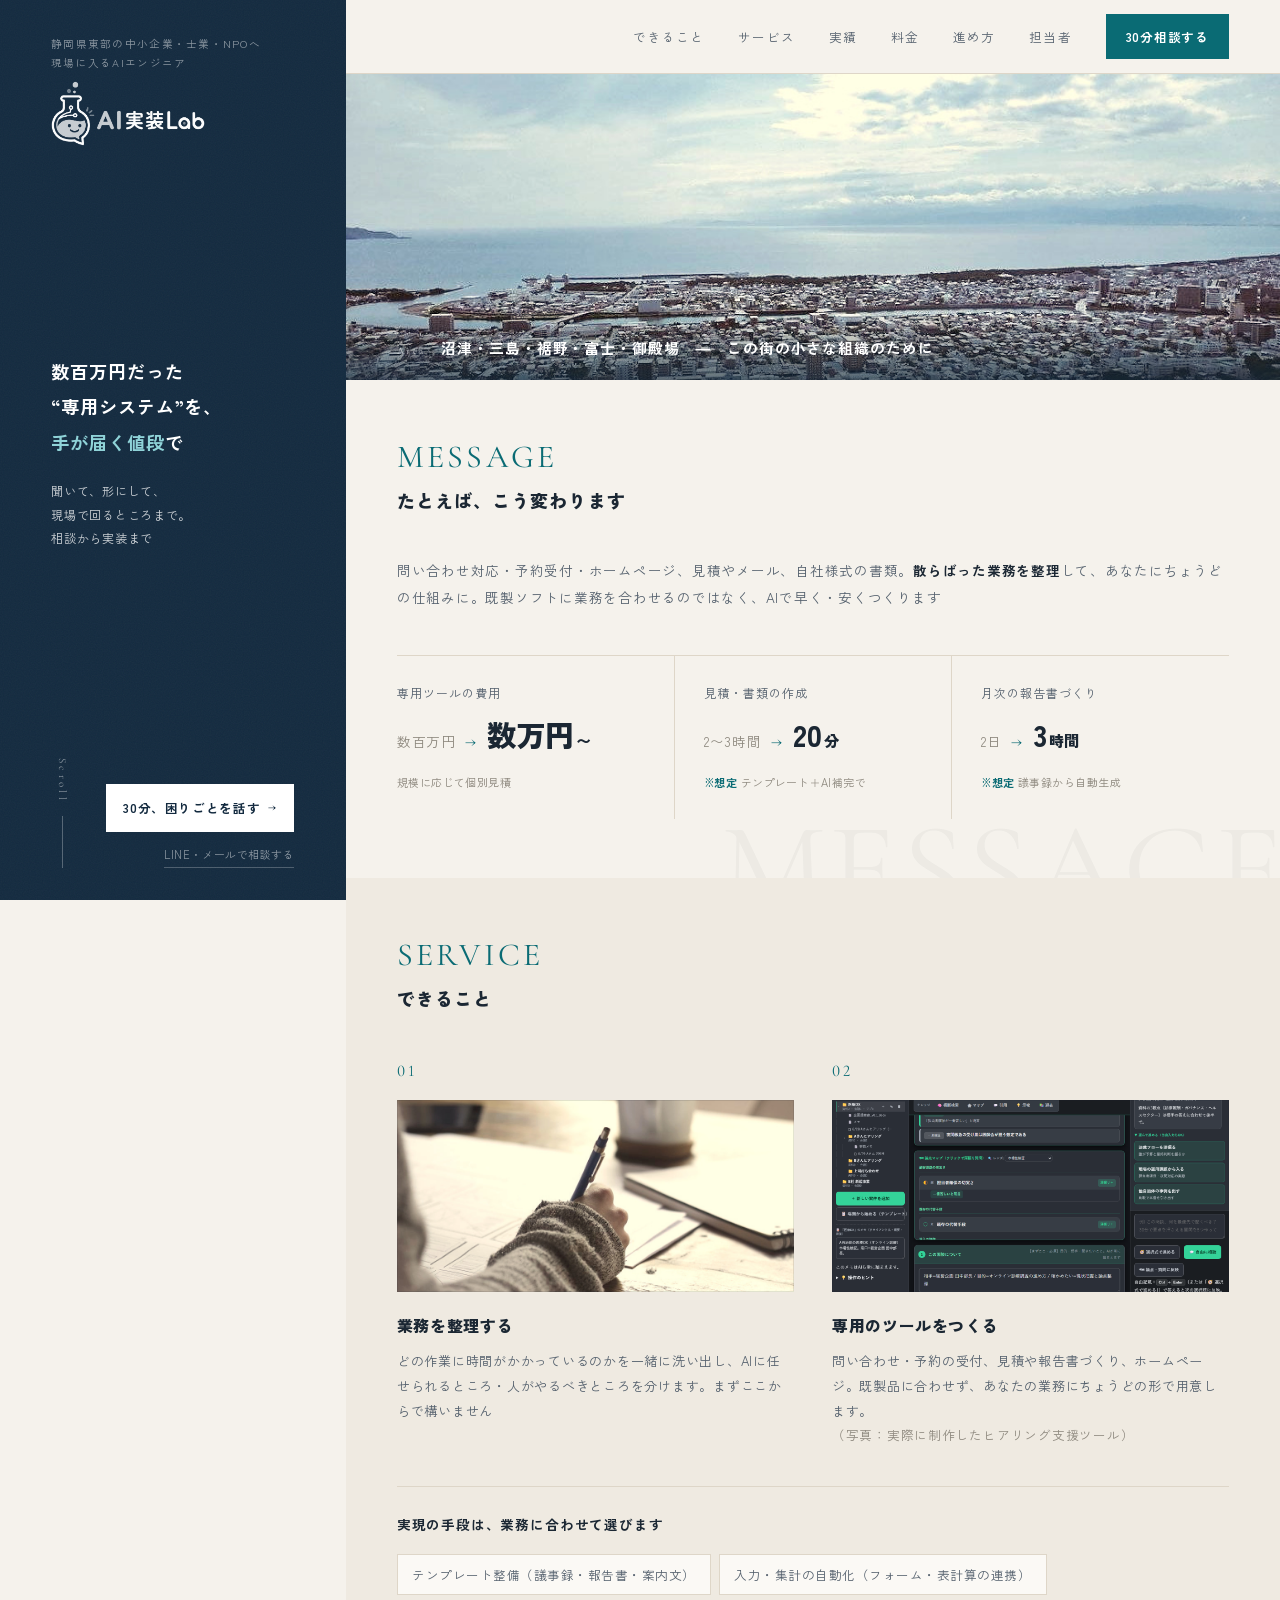
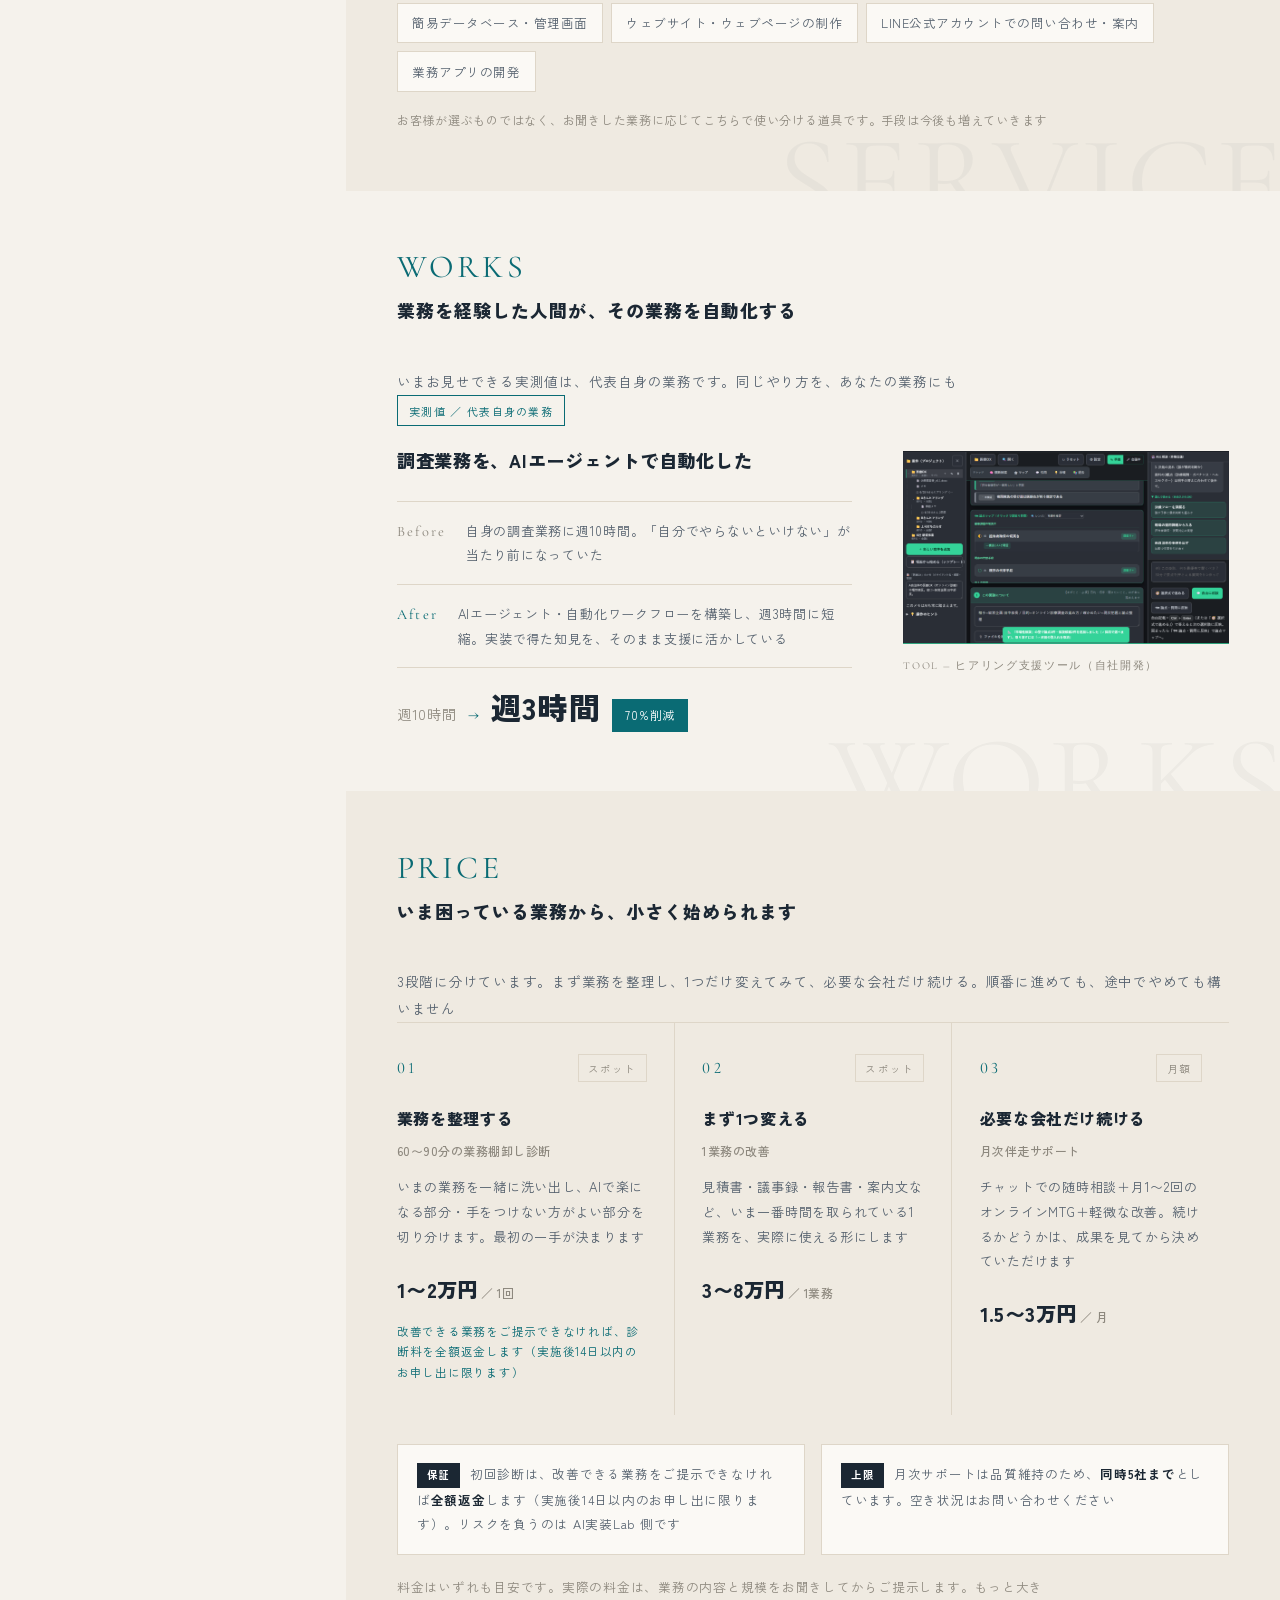
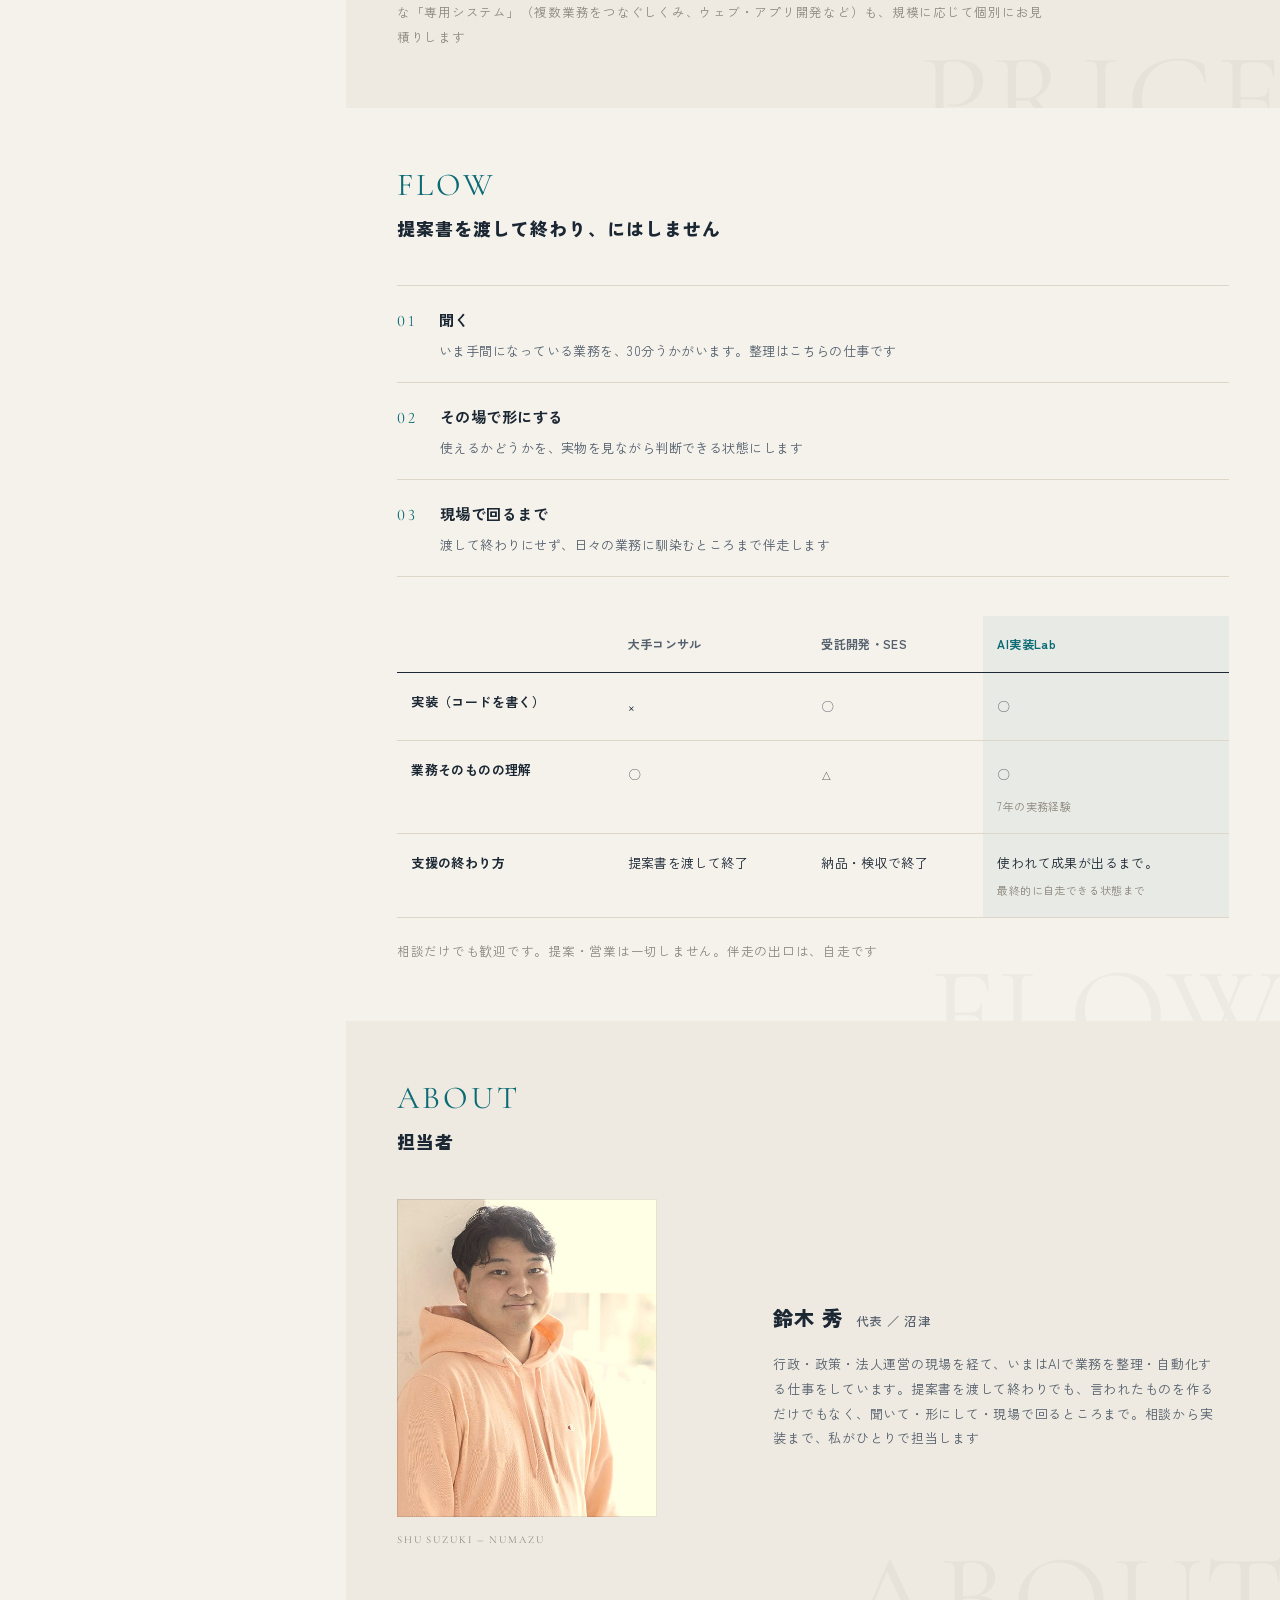
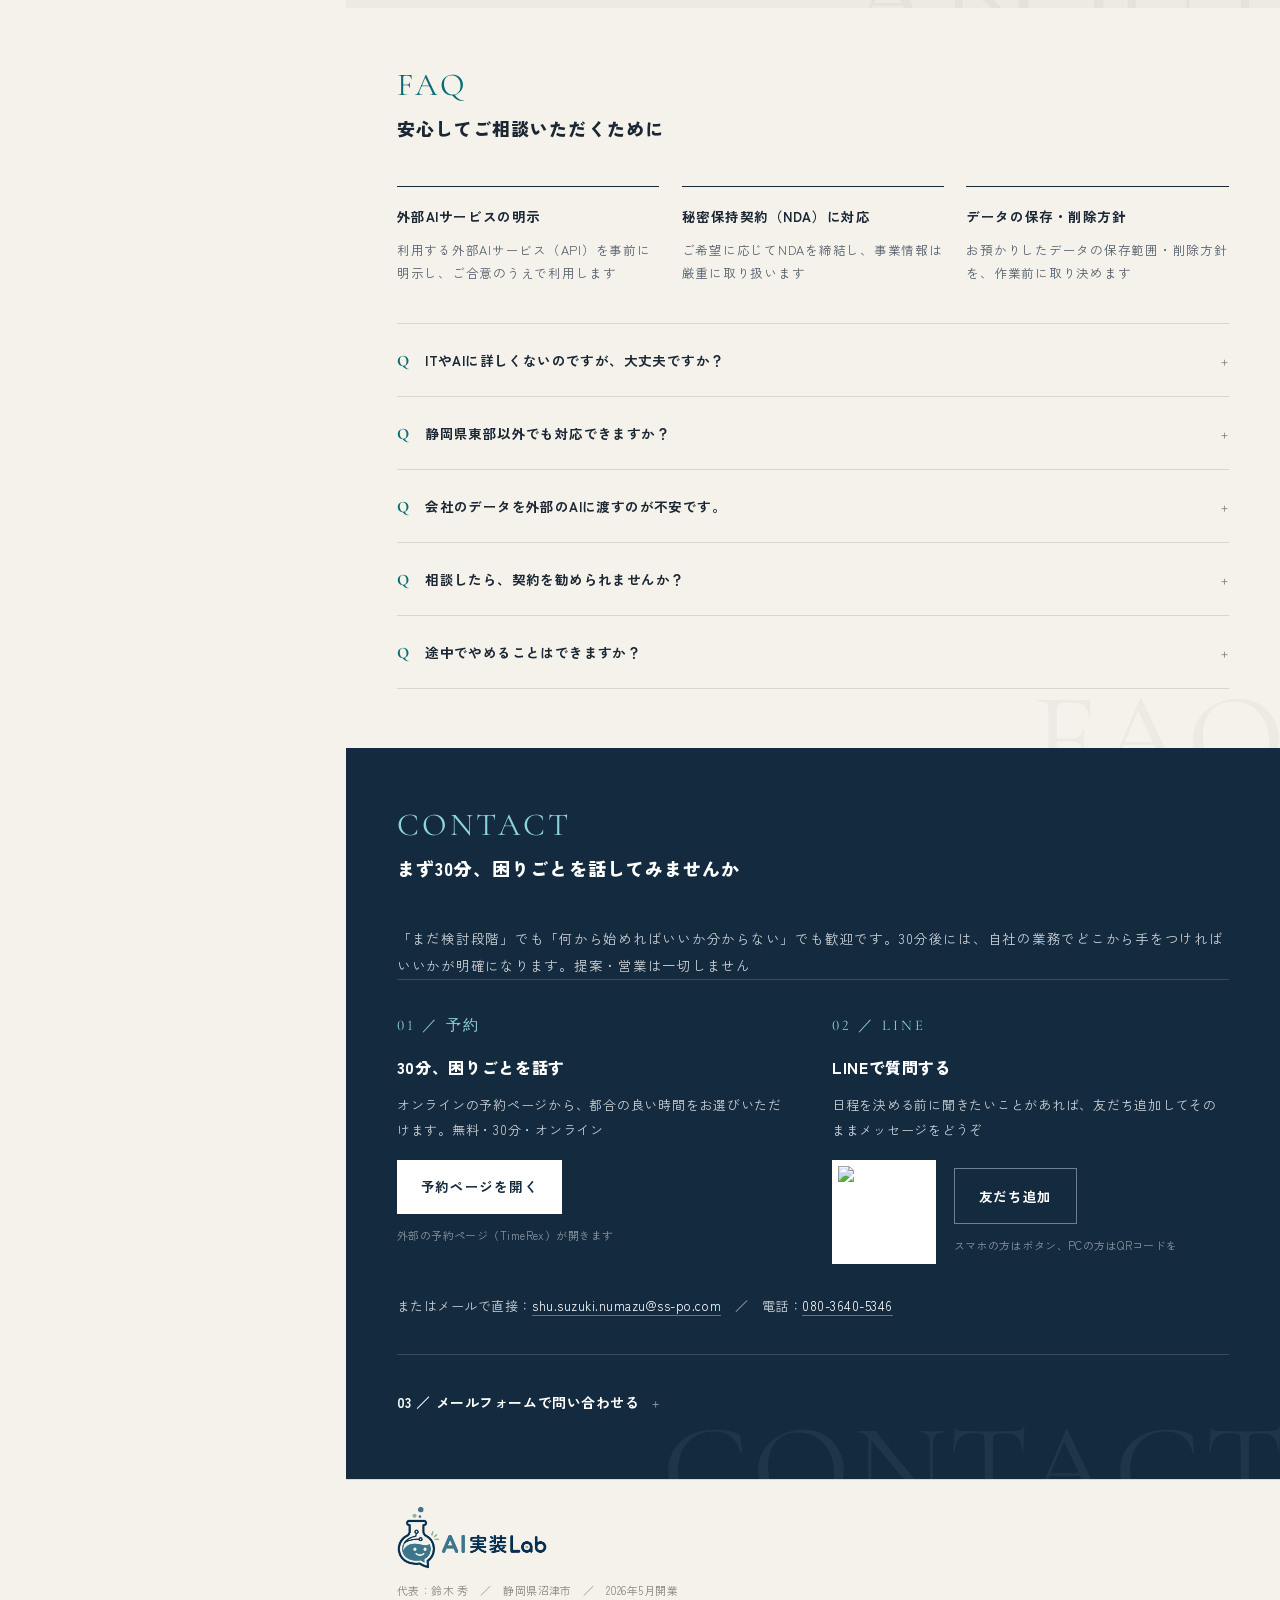
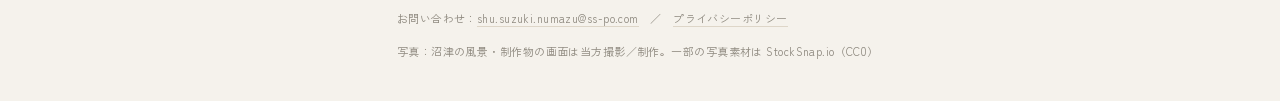
==== index.html @ 6b42cf4c "ヒーローから「鈴木がひとりで担当します」を削除、サイト全体の文末句点（。）を除去（文中の句点は維持）" ====
<!DOCTYPE html>
<html lang="ja">
<head>
<meta charset="UTF-8">
<meta name="viewport" content="width=device-width, initial-scale=1.0">
  <title>AI実装Lab｜数百万円だった専用システムを、手が届く値段で（静岡県東部）</title>
  <meta name="description" content="問い合わせ対応・予約受付・ホームページ、見積やメール作成まで。散らばった業務を整理し、あなたにちょうどのしくみに。これまで数百万円かかった専用システムも、AIで早く・安く。静岡県東部（沼津・三島・裾野・富士・御殿場）の小さな会社・事務所・地域団体向け。">
  <meta property="og:type" content="website">
  <meta property="og:title" content="AI実装Lab｜数百万円だった専用システムを、手が届く値段で">
  <meta property="og:description" content="問い合わせ対応・予約受付・ホームページ、書類やメール作成まで。散らばった業務を整理し、あなたにちょうどのしくみを、AIで早く・安く。相談から実装まで、鈴木が担当します。">
  <meta property="og:image" content="https://tpsibelius-wq.github.io/ai-jisso-lab/assets/ogp.png">
  <meta property="og:url" content="https://tpsibelius-wq.github.io/ai-jisso-lab/">
  <meta name="twitter:card" content="summary_large_image">
  <link rel="icon" href="assets/logo-mark.png" type="image/png">
  <link rel="apple-touch-icon" href="assets/logo-mark.png">
<link rel="preconnect" href="https://fonts.googleapis.com">
<link rel="preconnect" href="https://fonts.gstatic.com" crossorigin>
<link href="https://fonts.googleapis.com/css2?family=Cormorant+Garamond:wght@300;400;500&family=Zen+Kaku+Gothic+New:wght@400;500;700;900&display=swap" rel="stylesheet">
<style>
:root{
  --jp:'Zen Kaku Gothic New','Yu Gothic','Hiragino Sans',sans-serif;
  --en:'Cormorant Garamond','Times New Roman',serif;
  --navy:#132a3f; --navy-2:#0d2033;
  --paper:#f5f2ec; --paper-2:#efeae1; --white:#fbf9f5;
  --ink:#1b2733; --ink-2:#54606d; --ink-3:#8d887e;
  --accent:#0a6b74;
  --line:#ded6c8; --line-2:#e9e2d6;
  --on-navy:#ffffff; --on-navy-2:rgba(255,255,255,.78); --on-navy-3:rgba(255,255,255,.5);
  --side:clamp(300px,27vw,400px);
  --pad:clamp(1.6rem,4vw,4.4rem);
}
*,*::before,*::after{box-sizing:border-box;margin:0;padding:0;}
html{-webkit-text-size-adjust:100%;scroll-behavior:smooth;}
body{font-family:var(--jp);background:var(--paper);color:var(--ink);font-size:15px;line-height:2.0;letter-spacing:.05em;font-feature-settings:"pkna" 1;-webkit-font-smoothing:antialiased;overflow-x:hidden;
  line-break:strict;overflow-wrap:normal;word-break:normal;}
p,li,span,h1,h2,h3{text-wrap:pretty;}                 /* 1文字だけ残る行を防ぐ */
.sec__ja,.sec__lead,.svc__ti,.svc__tx,.flow__t,.flow__d,.about__tx,.cv__tx,.fig__lb{text-wrap:pretty;}
.sec__ja,.svc__ti,.flow__t,.about__name{text-wrap:balance;}                 /* 見出しは行長を均等に */
img{max-width:100%;display:block;}
a{color:inherit;text-decoration:none;}
.u-en{font-family:var(--en);font-weight:400;letter-spacing:.16em;text-transform:uppercase;}

/* ============ 分割シェル ============ */
.shell{display:grid;grid-template-columns:var(--side) minmax(0,1fr);max-width:100%;}
.side,.main{min-width:0;max-width:100%;}

/* 左：固定パネル */
.side{position:sticky;top:0;height:100vh;background:var(--navy);color:var(--on-navy-2);
  display:flex;flex-direction:column;justify-content:space-between;padding:2.2rem var(--pad) 2rem;overflow:hidden;}
.side::after{content:"";position:absolute;inset:0;opacity:.05;pointer-events:none;
  background-image:url("data:image/svg+xml,%3Csvg xmlns='http://www.w3.org/2000/svg' width='140' height='140'%3E%3Cfilter id='n'%3E%3CfeTurbulence type='fractalNoise' baseFrequency='0.85' numOctaves='2'/%3E%3C/filter%3E%3Crect width='100%25' height='100%25' filter='url(%23n)'/%3E%3C/svg%3E");}
.side__top{position:relative;z-index:1;}
.side__tag{font-size:10.5px;letter-spacing:.12em;color:var(--on-navy-3);margin-bottom:.5rem;line-height:1.8;}
.side__brand{margin-top:.2rem;}
.side__brand img{width:clamp(152px,13vw,196px);height:auto;}
.side__mid{position:relative;z-index:1;}
.side__lead{margin:0;font-weight:700;font-size:clamp(1.16rem,1.72vw,1.46rem);line-height:1.95;letter-spacing:.05em;color:#fff;}
.side__lead span{display:block;white-space:nowrap;}   /* 1行ずつ確定させ、途中改行を防ぐ */
.side__lead .ac{color:#8fd3d8;}
.side__sub{margin-top:1.2rem;font-size:12.5px;line-height:2.0;color:var(--on-navy-2);letter-spacing:.06em;}
.side__btm{position:relative;z-index:1;display:flex;align-items:flex-end;justify-content:space-between;gap:1rem;}
.side__scroll{writing-mode:vertical-rl;font-family:var(--en);font-size:11px;letter-spacing:.3em;color:var(--on-navy-3);display:flex;align-items:center;gap:.8rem;}
.side__scroll::after{content:"";width:1px;height:52px;background:rgba(255,255,255,.28);}

/* 右：コンテンツ */
.main{min-width:0;}
.topbar{display:flex;align-items:center;justify-content:flex-end;gap:2.1rem;padding:0 var(--pad);min-height:74px;border-bottom:1px solid var(--line);background:var(--paper);}
.topbar a{font-size:12.5px;letter-spacing:.1em;color:var(--ink-2);}
.topbar a:hover{color:var(--accent);}
.topbar .cta{font-weight:700;font-size:12.5px;color:#fff;background:var(--accent);padding:.62rem 1.25rem;letter-spacing:.06em;}

/* MV：全面写真 */
.mv{position:relative;}
.mv img{width:100%;height:clamp(300px,58vh,560px);object-fit:cover;}
.mv__cap{position:absolute;left:0;bottom:0;right:0;padding:1.5rem var(--pad);
  background:linear-gradient(to top,rgba(19,42,63,.68),rgba(19,42,63,0));display:flex;align-items:baseline;gap:1rem;flex-wrap:wrap;}
.mv__lb{font-family:var(--en);font-size:11px;letter-spacing:.24em;color:rgba(255,255,255,.72);}
.mv__tx{font-weight:700;font-size:clamp(.92rem,1.5vw,1.06rem);letter-spacing:.06em;color:#fff;}

/* ============ セクション共通フォーマット ============ */
.sec{position:relative;padding:clamp(3.4rem,6vw,5.6rem) var(--pad);overflow:hidden;}
.sec--alt{background:var(--paper-2);}
.sec__ghost{position:absolute;right:-.06em;bottom:-.34em;font-family:var(--en);font-size:clamp(6rem,15vw,13rem);
  line-height:.8;letter-spacing:.02em;text-transform:uppercase;color:var(--ink);opacity:.045;pointer-events:none;user-select:none;}
.sec__head{position:relative;z-index:1;margin-bottom:clamp(1.9rem,3vw,2.8rem);}
.sec__en{display:block;font-family:var(--en);font-size:clamp(1.9rem,3.6vw,2.7rem);font-weight:400;letter-spacing:.1em;
  text-transform:uppercase;color:var(--accent);line-height:1.1;}
.sec__ja{display:block;margin-top:.7rem;font-weight:900;font-size:clamp(1.05rem,2vw,1.34rem);letter-spacing:.06em;color:var(--ink);}
.sec__lead{position:relative;z-index:1;max-width:40em;color:var(--ink-2);font-size:14.5px;line-height:2.05;}
.sec__lead b{color:var(--ink);font-weight:700;}
.sec__body{position:relative;z-index:1;}

/* message：数字 */
.figs{display:grid;grid-template-columns:repeat(3,minmax(0,1fr));margin-top:clamp(2rem,3.4vw,3rem);border-top:1px solid var(--line);}
.fig{padding:1.6rem 1.8rem;} .fig+.fig{border-left:1px solid var(--line);} .fig:first-child{padding-left:0;}
.fig__lb{font-size:12px;letter-spacing:.08em;color:var(--ink-2);}
.fig__row{display:flex;align-items:baseline;gap:.6rem;margin-top:.9rem;}
.fig__from{font-size:13.5px;color:var(--ink-3);}
.fig__ar{font-family:var(--en);color:var(--accent);font-size:17px;}
.fig__to{font-weight:900;font-size:clamp(1.7rem,3.2vw,2.3rem);line-height:1;letter-spacing:.01em;}
.fig__to .u{font-size:.52em;margin-left:.12em;}
.fig__note{margin-top:.8rem;font-size:11px;color:var(--ink-3);letter-spacing:.04em;}
.assume{color:var(--accent);font-weight:700;}

/* service：番号付き画像カード */
.svc{display:grid;grid-template-columns:repeat(2,minmax(0,1fr));gap:clamp(1.4rem,3vw,2.6rem);}
.svc__item{min-width:0;}
.svc__num{font-family:var(--en);font-size:1.02rem;letter-spacing:.2em;color:var(--accent);font-variant-numeric:lining-nums;}
.svc__img{margin-top:.8rem;overflow:hidden;position:relative;}
.svc__img img{width:100%;height:clamp(190px,20vw,250px);object-fit:cover;transition:transform .7s cubic-bezier(.16,1,.3,1);}
.svc__item:hover .svc__img img{transform:scale(1.045);}
.svc__img::after{content:"";position:absolute;inset:0;box-shadow:inset 0 0 0 1px rgba(27,39,51,.12);}
.svc__ti{margin-top:1.05rem;font-weight:900;font-size:1.06rem;letter-spacing:.04em;}
.svc__tx{margin-top:.5rem;font-size:13.5px;line-height:1.95;color:var(--ink-2);}

/* flow：細罫リスト */
.flow{border-top:1px solid var(--line);}
.flow__row{display:grid;grid-template-columns:auto 1fr;gap:1.4rem;align-items:baseline;padding:1.15rem 0;border-bottom:1px solid var(--line);}
.flow__n{font-family:var(--en);font-size:1rem;letter-spacing:.18em;color:var(--accent);font-variant-numeric:lining-nums;}
.flow__t{font-weight:700;font-size:15px;letter-spacing:.03em;}
.flow__d{display:block;margin-top:.28rem;font-weight:400;font-size:13.5px;color:var(--ink-2);}

/* about：画像＋テキスト分割 */
.about{display:grid;grid-template-columns:minmax(0,5fr) minmax(0,7fr);gap:clamp(1.6rem,4vw,3.4rem);align-items:center;}
.about__fig{position:relative;}
.about__fig img{width:100%;}
.about__fig::after{content:"";position:absolute;inset:0;box-shadow:inset 0 0 0 1px rgba(27,39,51,.12);}
.about__cap{margin-top:.7rem;font-family:var(--en);font-size:10.5px;letter-spacing:.18em;text-transform:uppercase;color:var(--ink-3);}
.about__name{font-weight:900;font-size:1.28rem;letter-spacing:.05em;}
.about__name small{font-weight:500;font-size:.6em;color:var(--ink-2);margin-left:.8rem;letter-spacing:.1em;}
.about__tx{margin-top:.9rem;max-width:34em;font-size:14px;line-height:2.0;color:var(--ink-2);}

/* contact */
.cv{background:var(--navy);color:var(--on-navy-2);}
.cv .sec__en{color:#8fd3d8;} .cv .sec__ja{color:#fff;} .cv .sec__ghost{color:#fff;opacity:.05;}
.cv__box{display:flex;align-items:center;justify-content:space-between;gap:2rem;flex-wrap:wrap;
  border-top:1px solid rgba(255,255,255,.16);padding-top:1.9rem;}
.cv__tx{font-size:14.5px;line-height:2.0;color:var(--on-navy-2);max-width:32em;}
.cv__acts{display:flex;align-items:center;gap:1.6rem;flex-wrap:wrap;}
.cv__btn{font-weight:700;font-size:14px;letter-spacing:.06em;background:#fff;color:var(--navy);padding:1rem 1.9rem;}
.cv__btn:hover{background:#8fd3d8;}
.cv__line{font-size:13.5px;color:#fff;border-bottom:1px solid rgba(255,255,255,.35);padding-bottom:2px;}

.foot{padding:1.6rem var(--pad) 2.4rem;font-size:11px;line-height:1.9;color:var(--ink-3);letter-spacing:.04em;border-top:1px solid var(--line);}
.foot a{border-bottom:1px solid var(--line);}

@media(max-width:900px){
  .shell{grid-template-columns:minmax(0,1fr);}
  .side{position:relative;height:auto;min-height:auto;padding:2rem var(--pad) 2.2rem;gap:1.8rem;}
  .side__btm{display:none;}
  .side__mid{margin-top:1.6rem;}
  .topbar{justify-content:space-between;gap:1rem;}
  .topbar a:not(.cta){display:none;}
  .figs,.svc,.about{grid-template-columns:minmax(0,1fr);}
  .fig{padding:1.3rem 0;} .fig+.fig{border-left:0;border-top:1px solid var(--line);} .fig:first-child{padding-top:0;}
}

/* ---- 実現の手段 ---- */
.means{margin-top:clamp(1.8rem,3vw,2.6rem);border-top:1px solid var(--line);padding-top:1.5rem;}
.means__ti{font-weight:700;font-size:13.5px;letter-spacing:.06em;color:var(--ink);}
.means__list{list-style:none;display:flex;flex-wrap:wrap;gap:.5rem;margin-top:1rem;}
.means__list li{font-size:12.5px;letter-spacing:.04em;color:var(--ink-2);border:1px solid var(--line);padding:.42rem .9rem;background:var(--white);}
.means__foot{margin-top:1rem;font-size:12px;color:var(--ink-3);}

/* ---- works ---- */
.work{display:grid;grid-template-columns:minmax(0,7fr) minmax(0,5fr);gap:clamp(1.6rem,4vw,3.2rem);align-items:center;}
.work__badge{display:inline-block;font-size:11px;letter-spacing:.12em;color:var(--accent);border:1px solid var(--accent);padding:.2rem .7rem;}
.work__ti{margin-top:1rem;font-weight:900;font-size:clamp(1.06rem,2vw,1.28rem);letter-spacing:.04em;}
.ba{margin-top:1.4rem;border-top:1px solid var(--line);}
.ba__row{display:grid;grid-template-columns:auto 1fr;gap:1.2rem;align-items:baseline;padding:1rem 0;border-bottom:1px solid var(--line);}
.ba__lb{font-family:var(--en);font-size:.9rem;letter-spacing:.16em;color:var(--ink-3);}
.ba__lb.is-after{color:var(--accent);}
.ba__tx{font-size:13.5px;line-height:1.95;color:var(--ink-2);}
.work__metric{display:flex;align-items:baseline;gap:.7rem;margin-top:1.5rem;flex-wrap:wrap;}
.work__from{font-size:14px;color:var(--ink-3);}
.work__ar{font-family:var(--en);color:var(--accent);font-size:17px;}
.work__to{font-weight:900;font-size:clamp(1.8rem,3.4vw,2.4rem);line-height:1;}
.work__cut{font-size:12px;letter-spacing:.08em;color:#fff;background:var(--accent);padding:.3rem .8rem;}
.work__fig{position:relative;}
.work__fig img{width:100%;}
.work__fig::after{content:"";position:absolute;inset:0;box-shadow:inset 0 0 0 1px rgba(27,39,51,.12);}
.work__cap{margin-top:.7rem;font-family:var(--en);font-size:10.5px;letter-spacing:.16em;text-transform:uppercase;color:var(--ink-3);}

/* ---- price ---- */
.price{display:grid;grid-template-columns:repeat(3,minmax(0,1fr));border-top:1px solid var(--line);}
.plan{padding:1.8rem 1.7rem 2rem;}
.plan+.plan{border-left:1px solid var(--line);}
.plan:first-child{padding-left:0;}
.plan__top{display:flex;align-items:center;justify-content:space-between;gap:.8rem;}
.plan__no{font-family:var(--en);font-size:1rem;letter-spacing:.2em;color:var(--accent);font-variant-numeric:lining-nums;}
.plan__badge{font-size:10.5px;letter-spacing:.1em;color:var(--ink-3);border:1px solid var(--line);padding:.16rem .6rem;}
.plan__ti{margin-top:1.1rem;font-weight:900;font-size:1.06rem;letter-spacing:.04em;}
.plan__sub{display:block;margin-top:.3rem;font-weight:500;font-size:12px;color:var(--ink-3);letter-spacing:.04em;}
.plan__tx{margin-top:.8rem;font-size:13px;line-height:1.95;color:var(--ink-2);}
.plan__price{margin-top:1.2rem;font-weight:900;font-size:1.5rem;letter-spacing:.02em;}
.plan__price .u{font-weight:500;font-size:.58em;color:var(--ink-3);margin-left:.3em;}
.plan__note{margin-top:.7rem;font-size:11.5px;line-height:1.8;color:var(--accent);}
.terms{margin-top:1.8rem;display:grid;grid-template-columns:repeat(2,minmax(0,1fr));gap:1rem;}
.term{border:1px solid var(--line);background:var(--white);padding:1.1rem 1.2rem;font-size:12.5px;line-height:1.95;color:var(--ink-2);}
.term b{display:inline-block;font-size:10.5px;letter-spacing:.1em;color:#fff;background:var(--ink);padding:.14rem .6rem;margin-right:.6rem;}
.term strong{color:var(--ink);}
.price__foot{margin-top:1.2rem;font-size:12.5px;color:var(--ink-3);max-width:52em;}

/* ---- compare ---- */
.cmp{width:100%;border-collapse:collapse;margin-top:clamp(1.6rem,3vw,2.4rem);font-size:13px;}
.cmp th,.cmp td{border-bottom:1px solid var(--line);padding:1rem .9rem;text-align:left;vertical-align:top;letter-spacing:.03em;}
.cmp thead th{font-weight:700;font-size:12px;color:var(--ink-2);border-bottom:1px solid var(--ink);}
.cmp tbody th{font-weight:700;color:var(--ink);width:26%;}
.cmp .us{background:rgba(10,107,116,.05);color:var(--ink);}
.cmp thead .us{color:var(--accent);}
.cmp .mk{font-family:var(--en);font-size:1.1rem;}
.cmp .note{display:block;font-size:11px;color:var(--ink-3);margin-top:.2rem;}

/* ---- faq ---- */
.faq{border-top:1px solid var(--line);}
.faq details{border-bottom:1px solid var(--line);}
.faq summary{list-style:none;cursor:pointer;display:flex;align-items:baseline;gap:1rem;padding:1.15rem 0;font-weight:700;font-size:14.5px;letter-spacing:.03em;}
.faq summary::-webkit-details-marker{display:none;}
.faq summary::before{content:"Q";font-family:var(--en);font-size:1rem;color:var(--accent);flex:none;}
.faq summary::after{content:"+";margin-left:auto;font-family:var(--en);font-size:1.1rem;color:var(--ink-3);}
.faq details[open] summary::after{content:"\2212";}
.faq__body{padding:0 0 1.3rem 2rem;font-size:13.5px;line-height:2.0;color:var(--ink-2);max-width:52em;}

/* ---- trust ---- */
.trust{display:grid;grid-template-columns:repeat(3,minmax(0,1fr));gap:1.4rem;margin-bottom:clamp(1.8rem,3vw,2.6rem);}
.trust__i{border-top:1px solid var(--ink);padding-top:1rem;}
.trust__t{font-weight:700;font-size:13.5px;letter-spacing:.04em;}
.trust__d{margin-top:.5rem;font-size:12.5px;line-height:1.9;color:var(--ink-2);}

@media(max-width:900px){
  .work,.price,.terms,.trust{grid-template-columns:minmax(0,1fr);}
  .plan{padding:1.5rem 0;}
  .plan+.plan{border-left:0;border-top:1px solid var(--line);}
  .plan:first-child{padding-top:0;}
  .cmp{font-size:12px;}
  .cmp th,.cmp td{padding:.8rem .5rem;}
}


/* ---- contact：導線3レーン ---- */
.lanes{display:grid;grid-template-columns:repeat(2,minmax(0,1fr));gap:clamp(1.2rem,3vw,2.4rem);
  border-top:1px solid rgba(255,255,255,.16);padding-top:1.9rem;}
.lane{min-width:0;}
.lane__no{font-family:var(--en);font-size:.92rem;letter-spacing:.2em;color:#8fd3d8;font-variant-numeric:lining-nums;}
.lane__ti{margin-top:.7rem;font-weight:900;font-size:1.06rem;letter-spacing:.04em;color:#fff;}
.lane__tx{margin-top:.6rem;font-size:13px;line-height:1.95;color:var(--on-navy-2);}
.lane__act{margin-top:1.1rem;display:flex;align-items:center;gap:1.1rem;flex-wrap:wrap;}
.lane__btn{display:inline-flex;align-items:center;gap:.6rem;font-weight:700;font-size:13.5px;letter-spacing:.05em;
  background:#fff;color:var(--navy);padding:.85rem 1.5rem;transition:background .18s;}
.lane__btn:hover{background:#8fd3d8;}
.lane__btn.is-ghost{background:transparent;color:#fff;border:1px solid rgba(255,255,255,.4);}
.lane__btn.is-ghost:hover{background:rgba(255,255,255,.1);}
.lane__qr{width:104px;height:104px;background:#fff;padding:6px;flex:none;}
.lane__hint{margin-top:.6rem;font-size:11px;color:var(--on-navy-3);letter-spacing:.04em;}
.contact__mail{margin-top:1.8rem;font-size:13px;color:var(--on-navy-2);letter-spacing:.04em;}
.contact__mail a{color:#fff;border-bottom:1px solid rgba(255,255,255,.35);}

/* ---- contact：フォーム ---- */
.formwrap{margin-top:2.2rem;border-top:1px solid rgba(255,255,255,.16);padding-top:1.8rem;}
.formwrap summary{list-style:none;cursor:pointer;display:flex;align-items:center;gap:.8rem;
  font-weight:700;font-size:14px;letter-spacing:.04em;color:#fff;}
.formwrap summary::-webkit-details-marker{display:none;}
.formwrap summary::after{content:"+";font-family:var(--en);font-size:1.15rem;color:var(--on-navy-3);}
.formwrap details[open] summary::after{content:"\2212";}
.form__intro{margin-top:1rem;font-size:12.5px;line-height:1.95;color:var(--on-navy-2);}
.form{margin-top:1.4rem;max-width:44rem;}
.field{margin-bottom:1.1rem;}
.field label{display:block;font-size:12px;letter-spacing:.08em;color:var(--on-navy-2);margin-bottom:.45rem;}
.field .req,.field .opt{font-size:10px;letter-spacing:.08em;margin-left:.6rem;padding:.1rem .45rem;}
.field .req{background:#8fd3d8;color:var(--navy);}
.field .opt{border:1px solid rgba(255,255,255,.3);color:var(--on-navy-3);}
.field input[type=text],.field input[type=email],.field textarea{
  width:100%;font-family:var(--jp);font-size:14px;line-height:1.8;color:#fff;letter-spacing:.03em;
  background:rgba(255,255,255,.06);border:1px solid rgba(255,255,255,.22);padding:.8rem .95rem;border-radius:0;}
.field textarea{min-height:8.5rem;resize:vertical;}
.field input::placeholder,.field textarea::placeholder{color:rgba(255,255,255,.34);}
.field input:focus,.field textarea:focus{outline:none;border-color:#8fd3d8;background:rgba(255,255,255,.1);}
.consent{display:flex;align-items:flex-start;gap:.7rem;font-size:12.5px;line-height:1.85;color:var(--on-navy-2);}
.consent input{margin-top:.45rem;accent-color:#8fd3d8;width:15px;height:15px;flex:none;}
.consent a{color:#fff;border-bottom:1px solid rgba(255,255,255,.35);}
.form__submit{margin-top:.6rem;font-weight:700;font-size:14px;letter-spacing:.06em;background:#fff;color:var(--navy);
  padding:.95rem 2.1rem;border:0;cursor:pointer;font-family:var(--jp);transition:background .18s;}
.form__submit:hover{background:#8fd3d8;}

@media(max-width:900px){
  .lanes{grid-template-columns:minmax(0,1fr);}
}


/* ================= モバイル最適化 ================= */
/* 下部固定CTA（スマホのみ）＝日本語LPの定番。上部バーは隠す */
.mcta{display:none;}
@media(max-width:900px){
  /* --- 左パネル：間延びを解消してコンパクトに --- */
  .side{justify-content:flex-start;padding:1.7rem var(--pad) 1.9rem;}
  .side__mid{margin-top:1.5rem;}
  .side__tag{font-size:10px;}
  .side__brand img{width:168px;}
  .side__lead{font-size:clamp(1.12rem,5.2vw,1.4rem);line-height:1.9;}
  .side__sub{margin-top:1rem;font-size:12px;}

  /* --- 上部バーは非表示。代わりに下部固定CTA --- */
  .topbar{display:none;}
  .mcta{display:grid;grid-template-columns:1fr auto;gap:.6rem;position:fixed;left:0;right:0;bottom:0;z-index:60;
    padding:.6rem .8rem calc(.6rem + env(safe-area-inset-bottom));
    background:rgba(245,242,236,.96);-webkit-backdrop-filter:blur(8px);backdrop-filter:blur(8px);
    border-top:1px solid var(--line);}
  .mcta__main{display:flex;align-items:center;justify-content:center;font-weight:700;font-size:14px;letter-spacing:.05em;
    background:var(--accent);color:#fff;padding:.95rem 1rem;min-height:52px;}
  .mcta__sub{display:flex;align-items:center;justify-content:center;font-weight:700;font-size:13px;letter-spacing:.04em;
    border:1px solid var(--line-2);background:var(--white);color:var(--ink);padding:.95rem 1.1rem;min-height:52px;}
  body{padding-bottom:84px;}

  /* --- MV：高さを抑え、キャプションの見切れを防ぐ --- */
  .mv img{height:clamp(230px,40vh,340px);}
  .mv__cap{padding:1.1rem var(--pad);gap:.35rem;}
  .mv__lb{display:none;}
  .mv__tx{font-size:13px;line-height:1.7;min-width:0;}

  /* --- 本文の余白と字送りを詰める --- */
  .sec{padding:clamp(2.8rem,9vw,3.6rem) var(--pad);}
  .sec__en{font-size:clamp(1.7rem,8.4vw,2.2rem);}
  .sec__ja{font-size:clamp(1rem,4.6vw,1.18rem);}
  .sec__ghost{font-size:clamp(4.6rem,26vw,7rem);}
  .sec__lead{font-size:14px;}

  /* --- 各パーツ --- */
  .fig__to{font-size:clamp(1.6rem,8vw,2rem);}
  .svc__img img{height:clamp(180px,44vw,220px);}
  .work__metric{gap:.5rem;}
  .means__list{gap:.4rem;}
  .faq summary{font-size:13.5px;gap:.7rem;}
  .faq__body{padding-left:1.6rem;font-size:13px;}
  .lane__qr{width:92px;height:92px;}
  .foot{padding-bottom:2rem;}
}
@media(max-width:420px){
  .side__lead{font-size:1.12rem;letter-spacing:.03em;}
  .mcta__main{font-size:13px;padding:.9rem .6rem;}
  .mcta__sub{font-size:12px;padding:.9rem .8rem;}
}


/* モバイル：グリッドをやめて単純な積み上げに（幅計算の副作用を排除） */
@media(max-width:900px){
  .shell{display:block !important;}
  .side,.main{display:block;width:100%;max-width:100%;box-sizing:border-box;}
  .side{display:flex;}
  .mv{overflow:hidden;}
  .mv__cap{min-width:0;}
  .mv__tx{min-width:0;word-break:normal;}
}


/* ================= バランス調整（画像・文字の大きさ／版面幅） ================= */
/* 1) 版面に上限を設ける：広い画面で間延びしないように */
.sec__head,.sec__lead,.sec__body{max-width:1080px;}

/* 2) MVの写真を控えめに（ファーストビューを写真で埋めない） */
.mv img{height:clamp(220px,34vh,360px);}
.mv__cap{padding-block:1.1rem;}
.mv__tx{font-size:clamp(.86rem,1.15vw,.98rem);}
.mv__lb{font-size:10px;}

/* 3) 左パネル：上下の空白を整理し、キャッチを中央に置く */
.side{justify-content:center;}
.side__top{position:absolute;top:2.2rem;left:var(--pad);right:var(--pad);}
.side__btm{position:absolute;bottom:2rem;left:var(--pad);right:var(--pad);}
.side__lead{font-size:clamp(1.06rem,1.42vw,1.28rem);line-height:1.95;}
.side__sub{font-size:12px;line-height:1.95;}
.side__brand img{width:clamp(146px,12vw,180px);}

/* 4) 見出し・数字を1〜2段階小さく */
.sec{padding-block:clamp(3rem,4.6vw,4.4rem);}
.sec__en{font-size:clamp(1.6rem,2.5vw,2.1rem);}
.sec__ja{font-size:clamp(.98rem,1.4vw,1.16rem);margin-top:.55rem;}
.sec__lead{font-size:13.5px;line-height:2.0;}
.sec__ghost{font-size:clamp(4.5rem,10vw,9rem);opacity:.035;}
.fig__to{font-size:clamp(1.5rem,2.3vw,1.95rem);}
.work__to{font-size:clamp(1.5rem,2.4vw,2rem);}
.work__ti{font-size:clamp(1rem,1.5vw,1.14rem);}
.plan__price{font-size:1.28rem;}
.plan__ti,.svc__ti{font-size:1rem;}
.svc__img img{height:clamp(160px,15vw,200px);}
.about__fig{max-width:260px;}
.work__fig{max-width:440px;}
.lane__ti{font-size:1rem;}

/* 5) 本文まわりの字送りを少し詰める */
.svc__tx,.plan__tx,.flow__d,.ba__tx,.about__tx,.lane__tx{font-size:13px;line-height:1.9;}
.trust__d,.faq__body{font-size:12.5px;}
.faq summary{font-size:13.5px;}


/* 左パネル下部：常時表示は電話ではなく相談導線に */
.side__act{display:flex;flex-direction:column;align-items:flex-end;gap:.7rem;text-align:right;}
.side__cta{display:inline-flex;align-items:center;gap:.5rem;font-weight:700;font-size:12.5px;letter-spacing:.05em;
  color:var(--navy);background:#fff;padding:.72rem 1.1rem;transition:background .18s,transform .18s;}
.side__cta::after{content:"→";font-family:var(--en);}
.side__cta:hover{background:#8fd3d8;transform:translateY(-1px);}
.side__sub2{font-size:11px;letter-spacing:.05em;color:var(--on-navy-3);border-bottom:1px solid rgba(255,255,255,.24);padding-bottom:2px;}
.side__sub2:hover{color:#fff;border-color:rgba(255,255,255,.6);}


/* ===== モバイル：ロゴと主見出しの重なりを解消（記述順の都合で末尾に置く） ===== */
@media(max-width:900px){
  .side{justify-content:flex-start;}
  .side__top{position:relative;top:auto;left:auto;right:auto;}
  .side__btm{position:relative;bottom:auto;left:auto;right:auto;margin-top:1.6rem;
    flex-direction:row;align-items:center;justify-content:space-between;}
  .side__mid{margin-top:1.4rem;}
  .side__scroll{display:none;}
  .side__act{align-items:flex-start;text-align:left;}
}

</style>
</head>
<body>

<div class="shell">

  <!-- ============ 左：固定パネル ============ -->
  <aside class="side">
    <div class="side__top">
      <p class="side__tag">静岡県東部の中小企業・士業・NPOへ<br>現場に入るAIエンジニア</p>
      <p class="side__brand"><img src="assets/logo-white-v2.png" alt="AI実装Lab" width="1133" height="478"></p>
    </div>
    <div class="side__mid">
      <h1 class="side__lead"><span>数百万円だった</span><span>“専用システム”を、</span><span><span class="ac" style="display:inline">手が届く値段</span>で</span></h1>
      <p class="side__sub">聞いて、形にして、<br>現場で回るところまで。<br>相談から実装まで</p>
    </div>
    <div class="side__btm">
      <span class="side__scroll">Scroll</span>
      <span class="side__act">
        <a class="side__cta" href="https://timerex.net/s/tp.sibelius_be66/d331711f" target="_blank" rel="noopener">30分、困りごとを話す</a>
        <a class="side__sub2" href="#contact">LINE・メールで相談する</a>
      </span>
    </div>
  </aside>

  <!-- ============ 右：コンテンツ ============ -->
  <main class="main">
    <nav class="topbar">
      <a href="#message">できること</a>
      <a href="#service">サービス</a>
      <a href="#works">実績</a>
      <a href="#price">料金</a>
      <a href="#flow">進め方</a>
      <a href="#about">担当者</a>
      <a class="cta" href="#contact">30分相談する</a>
    </nav>

    <div class="mv">
      <img src="assets/mv_numazu.jpg" alt="沼津の街と狩野川、駿河湾">
      <div class="mv__cap">
        <span class="mv__lb">Area</span>
        <span class="mv__tx">沼津・三島・裾野・富士・御殿場　―　この街の小さな組織のために</span>
      </div>
    </div>

    <!-- message -->
    <section class="sec" id="message">
      <span class="sec__ghost">message</span>
      <div class="sec__head"><span class="sec__en">message</span><span class="sec__ja">たとえば、こう変わります</span></div>
      <p class="sec__lead">問い合わせ対応・予約受付・ホームページ、見積やメール、自社様式の書類。<b style="white-space:nowrap">散らばった業務を整理</b>して、あなたにちょうどの仕組みに。既製ソフトに業務を合わせるのではなく、AIで早く・安くつくります</p>
      <div class="sec__body figs">
        <div class="fig"><p class="fig__lb">専用ツールの費用</p><p class="fig__row"><span class="fig__from">数百万円</span><span class="fig__ar">→</span><span class="fig__to">数万円<span class="u">〜</span></span></p><p class="fig__note">規模に応じて個別見積</p></div>
        <div class="fig"><p class="fig__lb">見積・書類の作成</p><p class="fig__row"><span class="fig__from">2〜3時間</span><span class="fig__ar">→</span><span class="fig__to">20<span class="u">分</span></span></p><p class="fig__note"><span class="assume">※想定</span> テンプレート＋AI補完で</p></div>
        <div class="fig"><p class="fig__lb">月次の報告書づくり</p><p class="fig__row"><span class="fig__from">2日</span><span class="fig__ar">→</span><span class="fig__to">3<span class="u">時間</span></span></p><p class="fig__note"><span class="assume">※想定</span> 議事録から自動生成</p></div>
      </div>
    </section>

    <!-- service -->
    <section class="sec sec--alt" id="service">
      <span class="sec__ghost">service</span>
      <div class="sec__head"><span class="sec__en">service</span><span class="sec__ja">できること</span></div>
      <div class="sec__body svc">
        <div class="svc__item">
          <p class="svc__num">01</p>
          <div class="svc__img"><img src="assets/img_work.jpg" alt="手を動かしながら業務を整理する"></div>
          <p class="svc__ti">業務を整理する</p>
          <p class="svc__tx">どの作業に時間がかかっているのかを一緒に洗い出し、AIに任せられるところ・人がやるべきところを分けます。まずここからで構いません</p>
        </div>
        <div class="svc__item">
          <p class="svc__num">02</p>
          <div class="svc__img"><img src="assets/img_tool.png" alt="実際に制作した業務ツールの画面"></div>
          <p class="svc__ti">専用のツールをつくる</p>
          <p class="svc__tx">問い合わせ・予約の受付、見積や報告書づくり、ホームページ。既製品に合わせず、あなたの業務にちょうどの形で用意します。<br><span style="color:var(--ink-3);font-size:12.5px">（写真：実際に制作したヒアリング支援ツール）</span></p>
        </div>
      </div>
      <div class="sec__body means">
        <p class="means__ti">実現の手段は、業務に合わせて選びます</p>
        <ul class="means__list">
          <li>テンプレート整備（議事録・報告書・案内文）</li>
          <li>入力・集計の自動化（フォーム・表計算の連携）</li>
          <li>簡易データベース・管理画面</li>
          <li>ウェブサイト・ウェブページの制作</li>
          <li>LINE公式アカウントでの問い合わせ・案内</li>
          <li>業務アプリの開発</li>
        </ul>
        <p class="means__foot">お客様が選ぶものではなく、お聞きした業務に応じてこちらで使い分ける道具です。手段は今後も増えていきます</p>
      </div>
    </section>

    <!-- works -->
    <section class="sec" id="works">
      <span class="sec__ghost">works</span>
      <div class="sec__head"><span class="sec__en">works</span><span class="sec__ja">業務を経験した人間が、その業務を自動化する</span></div>
      <p class="sec__lead">いまお見せできる実測値は、代表自身の業務です。同じやり方を、あなたの業務にも</p>
      <div class="sec__body work">
        <div>
          <span class="work__badge">実測値 ／ 代表自身の業務</span>
          <p class="work__ti">調査業務を、AIエージェントで自動化した</p>
          <div class="ba">
            <div class="ba__row"><span class="ba__lb">Before</span><span class="ba__tx">自身の調査業務に週10時間。「自分でやらないといけない」が当たり前になっていた</span></div>
            <div class="ba__row"><span class="ba__lb is-after">After</span><span class="ba__tx">AIエージェント・自動化ワークフローを構築し、週3時間に短縮。実装で得た知見を、そのまま支援に活かしている</span></div>
          </div>
          <p class="work__metric"><span class="work__from">週10時間</span><span class="work__ar">&#8594;</span><span class="work__to">週3時間</span><span class="work__cut">70%削減</span></p>
        </div>
        <div>
          <div class="work__fig"><img src="assets/img_tool.png" alt="制作したヒアリング支援ツールの画面"></div>
          <p class="work__cap">Tool &#8213; ヒアリング支援ツール（自社開発）</p>
        </div>
      </div>
    </section>

    <!-- price -->
    <section class="sec sec--alt" id="price">
      <span class="sec__ghost">price</span>
      <div class="sec__head"><span class="sec__en">price</span><span class="sec__ja">いま困っている業務から、小さく始められます</span></div>
      <p class="sec__lead">3段階に分けています。まず業務を整理し、1つだけ変えてみて、必要な会社だけ続ける。順番に進めても、途中でやめても構いません</p>
      <div class="sec__body">
        <div class="price">
          <div class="plan">
            <div class="plan__top"><span class="plan__no">01</span><span class="plan__badge">スポット</span></div>
            <p class="plan__ti">業務を整理する<span class="plan__sub">60〜90分の業務棚卸し診断</span></p>
            <p class="plan__tx">いまの業務を一緒に洗い出し、AIで楽になる部分・手をつけない方がよい部分を切り分けます。最初の一手が決まります</p>
            <p class="plan__price">1〜2万円<span class="u">／ 1回</span></p>
            <p class="plan__note">改善できる業務をご提示できなければ、診断料を全額返金します（実施後14日以内のお申し出に限ります）</p>
          </div>
          <div class="plan">
            <div class="plan__top"><span class="plan__no">02</span><span class="plan__badge">スポット</span></div>
            <p class="plan__ti">まず1つ変える<span class="plan__sub">1業務の改善</span></p>
            <p class="plan__tx">見積書・議事録・報告書・案内文など、いま一番時間を取られている1業務を、実際に使える形にします</p>
            <p class="plan__price">3〜8万円<span class="u">／ 1業務</span></p>
          </div>
          <div class="plan">
            <div class="plan__top"><span class="plan__no">03</span><span class="plan__badge">月額</span></div>
            <p class="plan__ti">必要な会社だけ続ける<span class="plan__sub">月次伴走サポート</span></p>
            <p class="plan__tx">チャットでの随時相談＋月1〜2回のオンラインMTG＋軽微な改善。続けるかどうかは、成果を見てから決めていただけます</p>
            <p class="plan__price">1.5〜3万円<span class="u">／ 月</span></p>
          </div>
        </div>
        <div class="terms">
          <p class="term"><b>保証</b>初回診断は、改善できる業務をご提示できなければ<strong>全額返金</strong>します（実施後14日以内のお申し出に限ります）。リスクを負うのは AI実装Lab 側です</p>
          <p class="term"><b>上限</b>月次サポートは品質維持のため、<strong>同時5社まで</strong>としています。空き状況はお問い合わせください</p>
        </div>
        <p class="price__foot">料金はいずれも目安です。実際の料金は、業務の内容と規模をお聞きしてからご提示します。もっと大きな「専用システム」（複数業務をつなぐしくみ、ウェブ・アプリ開発など）も、規模に応じて個別にお見積りします</p>
      </div>
    </section>

    <!-- flow -->
    <section class="sec" id="flow">
      <span class="sec__ghost">flow</span>
      <div class="sec__head"><span class="sec__en">flow</span><span class="sec__ja">提案書を渡して終わり、にはしません</span></div>
      <div class="sec__body flow">
        <div class="flow__row"><span class="flow__n">01</span><span class="flow__t">聞く<span class="flow__d">いま手間になっている業務を、30分うかがいます。整理はこちらの仕事です</span></span></div>
        <div class="flow__row"><span class="flow__n">02</span><span class="flow__t">その場で形にする<span class="flow__d">使えるかどうかを、実物を見ながら判断できる状態にします</span></span></div>
        <div class="flow__row"><span class="flow__n">03</span><span class="flow__t">現場で回るまで<span class="flow__d">渡して終わりにせず、日々の業務に馴染むところまで伴走します</span></span></div>
      </div>
      <div class="sec__body">
        <table class="cmp">
          <thead><tr><th>&#12288;</th><th>大手コンサル</th><th>受託開発・SES</th><th class="us">AI実装Lab</th></tr></thead>
          <tbody>
            <tr><th>実装（コードを書く）</th><td><span class="mk">&#215;</span></td><td><span class="mk">&#9675;</span></td><td class="us"><span class="mk">&#9675;</span></td></tr>
            <tr><th>業務そのものの理解</th><td><span class="mk">&#9675;</span></td><td><span class="mk">&#9651;</span></td><td class="us"><span class="mk">&#9675;</span><span class="note">7年の実務経験</span></td></tr>
            <tr><th>支援の終わり方</th><td>提案書を渡して終了</td><td>納品・検収で終了</td><td class="us">使われて成果が出るまで。<span class="note">最終的に自走できる状態まで</span></td></tr>
          </tbody>
        </table>
        <p class="price__foot">相談だけでも歓迎です。提案・営業は一切しません。伴走の出口は、自走です</p>
      </div>
    </section>

    <!-- about -->
    <section class="sec sec--alt" id="about">
      <span class="sec__ghost">about</span>
      <div class="sec__head"><span class="sec__en">about</span><span class="sec__ja">担当者</span></div>
      <div class="sec__body about">
        <div>
          <div class="about__fig"><img src="assets/hero_portrait.jpg" alt="代表 鈴木 秀"></div>
          <p class="about__cap">Shu Suzuki ― Numazu</p>
        </div>
        <div>
          <p class="about__name">鈴木 秀<small>代表 ／ 沼津</small></p>
          <p class="about__tx">行政・政策・法人運営の現場を経て、いまはAIで業務を整理・自動化する仕事をしています。提案書を渡して終わりでも、言われたものを作るだけでもなく、聞いて・形にして・現場で回るところまで。相談から実装まで、私がひとりで担当します</p>
        </div>
      </div>
    </section>

    <!-- faq -->
    <section class="sec" id="faq">
      <span class="sec__ghost">faq</span>
      <div class="sec__head"><span class="sec__en">faq</span><span class="sec__ja">安心してご相談いただくために</span></div>
      <div class="sec__body">
        <div class="trust">
          <div class="trust__i"><p class="trust__t">外部AIサービスの明示</p><p class="trust__d">利用する外部AIサービス（API）を事前に明示し、ご合意のうえで利用します</p></div>
          <div class="trust__i"><p class="trust__t">秘密保持契約（NDA）に対応</p><p class="trust__d">ご希望に応じてNDAを締結し、事業情報は厳重に取り扱います</p></div>
          <div class="trust__i"><p class="trust__t">データの保存・削除方針</p><p class="trust__d">お預かりしたデータの保存範囲・削除方針を、作業前に取り決めます</p></div>
        </div>
        <div class="faq">
          <details><summary>ITやAIに詳しくないのですが、大丈夫ですか？</summary><div class="faq__body">むしろ、詳しくない方が対象です。専門用語は使わず、いま困っている業務の話から進めます。設定や操作もこちらで実装します。少人数の組織ほど事務作業が特定の人に集中しているため、効果が出やすいです</div></details>
          <details><summary>静岡県東部以外でも対応できますか？</summary><div class="faq__body">ご相談・ご支援はオンライン（Zoom / Google Meet）で全国対応が可能です。訪問を伴う支援については、沼津・三島・裾野・富士・御殿場を中心とした静岡県東部が中心となります</div></details>
          <details><summary>会社のデータを外部のAIに渡すのが不安です。</summary><div class="faq__body">ご不安はもっともです。上の3つの約束のとおり、利用する外部AIサービスは事前に明示しご合意のうえで利用し、ご希望に応じてNDAを締結、データの保存範囲・削除方針は作業前に取り決めます</div></details>
          <details><summary>相談したら、契約を勧められませんか？</summary><div class="faq__body">提案・営業は一切しません。初回30分のオンライン相談は無料です。相談だけで終わっていただいて構いませんし、その方が良いと判断すれば「いまは不要です」とお伝えします</div></details>
          <details><summary>途中でやめることはできますか？</summary><div class="faq__body">はい。スポットのご依頼は1回ごとに完結します。月次伴走サポートも、続けるかどうかは成果を見てから決めていただけます。合わないと感じたら、いつでも終了できます</div></details>
        </div>
      </div>
    </section>

    <!-- contact -->
    <section class="sec cv" id="contact">
      <span class="sec__ghost">contact</span>
      <div class="sec__head"><span class="sec__en">contact</span><span class="sec__ja">まず30分、困りごとを話してみませんか</span></div>
      <p class="sec__lead" style="color:var(--on-navy-2)">「まだ検討段階」でも「何から始めればいいか分からない」でも歓迎です。30分後には、自社の業務でどこから手をつければいいかが明確になります。提案・営業は一切しません</p>
      <div class="sec__body">
        <div class="lanes">
          <div class="lane">
            <p class="lane__no">01 ／ 予約</p>
            <p class="lane__ti">30分、困りごとを話す</p>
            <p class="lane__tx">オンラインの予約ページから、都合の良い時間をお選びいただけます。無料・30分・オンライン</p>
            <div class="lane__act">
              <a class="lane__btn" href="https://timerex.net/s/tp.sibelius_be66/d331711f" target="_blank" rel="noopener">予約ページを開く</a>
            </div>
            <p class="lane__hint">外部の予約ページ（TimeRex）が開きます</p>
          </div>
          <div class="lane">
            <p class="lane__no">02 ／ LINE</p>
            <p class="lane__ti">LINEで質問する</p>
            <p class="lane__tx">日程を決める前に聞きたいことがあれば、友だち追加してそのままメッセージをどうぞ</p>
            <div class="lane__act">
              <img class="lane__qr" src="https://qr-official.line.me/gs/M_207uazjc_GW.png?oat_content=qr" width="104" height="104" alt="AI実装Lab LINE友だち追加用QRコード">
              <div>
                <a class="lane__btn is-ghost" href="https://line.me/R/ti/p/@207uazjc" target="_blank" rel="noopener">友だち追加</a>
                <p class="lane__hint">スマホの方はボタン、PCの方はQRコードを</p>
              </div>
            </div>
          </div>
        </div>

        <p class="contact__mail">またはメールで直接：<a href="mailto:shu.suzuki.numazu@ss-po.com">shu.suzuki.numazu@ss-po.com</a>　／　電話：<a href="tel:08036405346">080-3640-5346</a></p>

        <div class="formwrap">
          <details>
            <summary>03 ／ メールフォームで問い合わせる</summary>
            <p class="form__intro">予約やLINEが使いにくい場合は、こちらからでもご連絡いただけます。1〜2営業日以内にご返信します</p>
            <form class="form" action="https://formsubmit.co/shu.suzuki.numazu@ss-po.com" method="POST">
              <input type="hidden" name="_subject" value="AI実装Lab サイトからのお問い合わせ">
              <input type="text" name="_honey" style="display:none;" tabindex="-1" autocomplete="off">
              <div class="field">
                <label for="name">お名前<span class="req">必須</span></label>
                <input type="text" id="name" name="name" required autocomplete="name" placeholder="鈴木 太郎">
              </div>
              <div class="field">
                <label for="email">メールアドレス<span class="req">必須</span></label>
                <input type="email" id="email" name="email" required autocomplete="email" placeholder="you@example.com">
              </div>
              <div class="field">
                <label for="company">会社・団体名<span class="opt">任意</span></label>
                <input type="text" id="company" name="company" autocomplete="organization" placeholder="〇〇株式会社 ／ 〇〇NPO">
              </div>
              <div class="field">
                <label for="message">相談内容<span class="opt">任意</span></label>
                <textarea id="message" name="message" placeholder="いま困っている業務や、聞いてみたいことをお書きください。「何から始めればいいか分からない」だけでも大丈夫です"></textarea>
              </div>
              <div class="field">
                <label class="consent" for="consent">
                  <input type="checkbox" id="consent" name="privacy_consent" value="同意済み" required>
                  <span><a href="privacy.html" target="_blank" rel="noopener">プライバシーポリシー</a>に同意して送信します<span class="req">必須</span></span>
                </label>
              </div>
              <button type="submit" class="form__submit">送信する</button>
            </form>
          </details>
        </div>
      </div>
    </section>

    <footer class="foot">
      <p><img src="assets/logo-color-v2.png" alt="AI実装Lab" style="width:150px;height:auto;margin-bottom:.7rem">代表：鈴木 秀　／　静岡県沼津市　／　2026年5月開業</p>
      <p style="margin-top:.4rem">お問い合わせ：<a href="mailto:shu.suzuki.numazu@ss-po.com">shu.suzuki.numazu@ss-po.com</a>　／　<a href="privacy.html">プライバシーポリシー</a></p>
      <p style="margin-top:.8rem">写真：沼津の風景・制作物の画面は当方撮影／制作。一部の写真素材は StockSnap.io（CC0）</p>
    </footer>
  </main>
</div>

<div class="mcta">
  <a class="mcta__main" href="https://timerex.net/s/tp.sibelius_be66/d331711f" target="_blank" rel="noopener">30分、困りごとを話す</a>
  <a class="mcta__sub" href="https://line.me/R/ti/p/@207uazjc" target="_blank" rel="noopener">LINE</a>
</div>

</body>
</html>
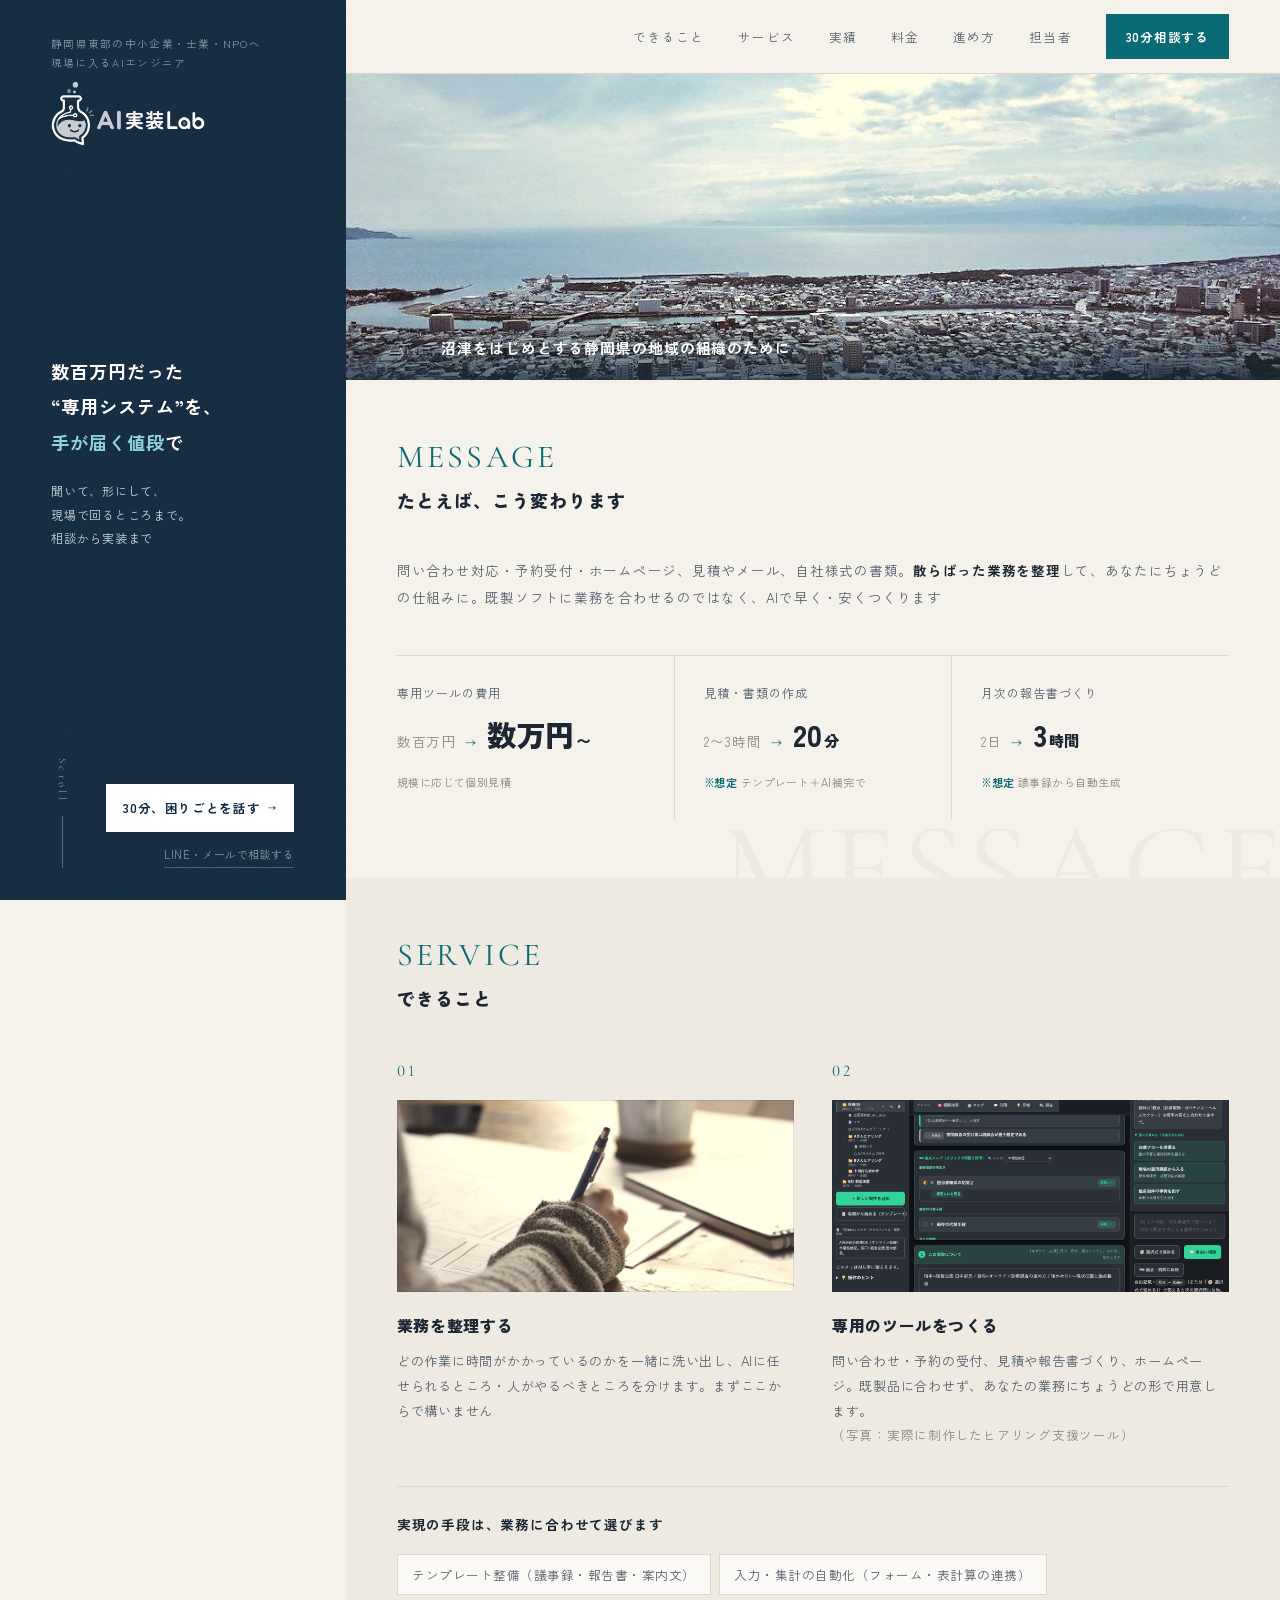
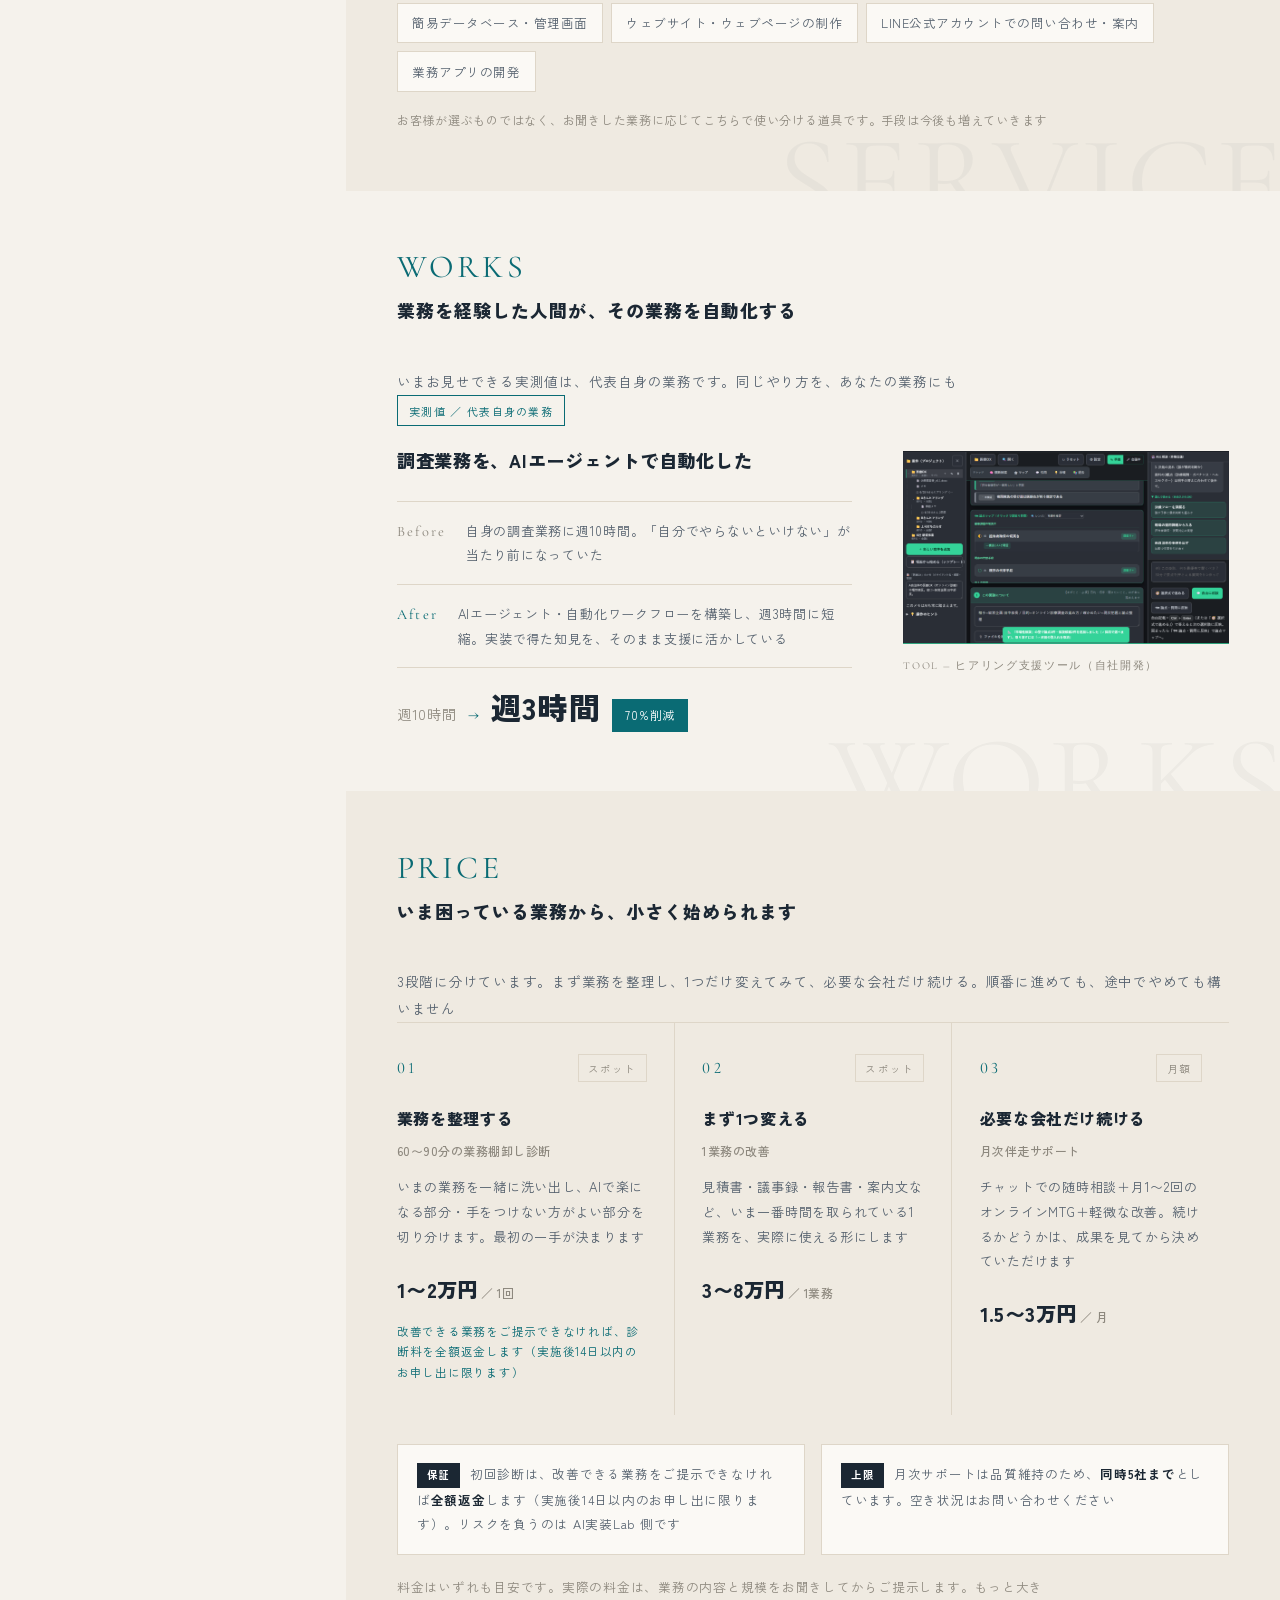
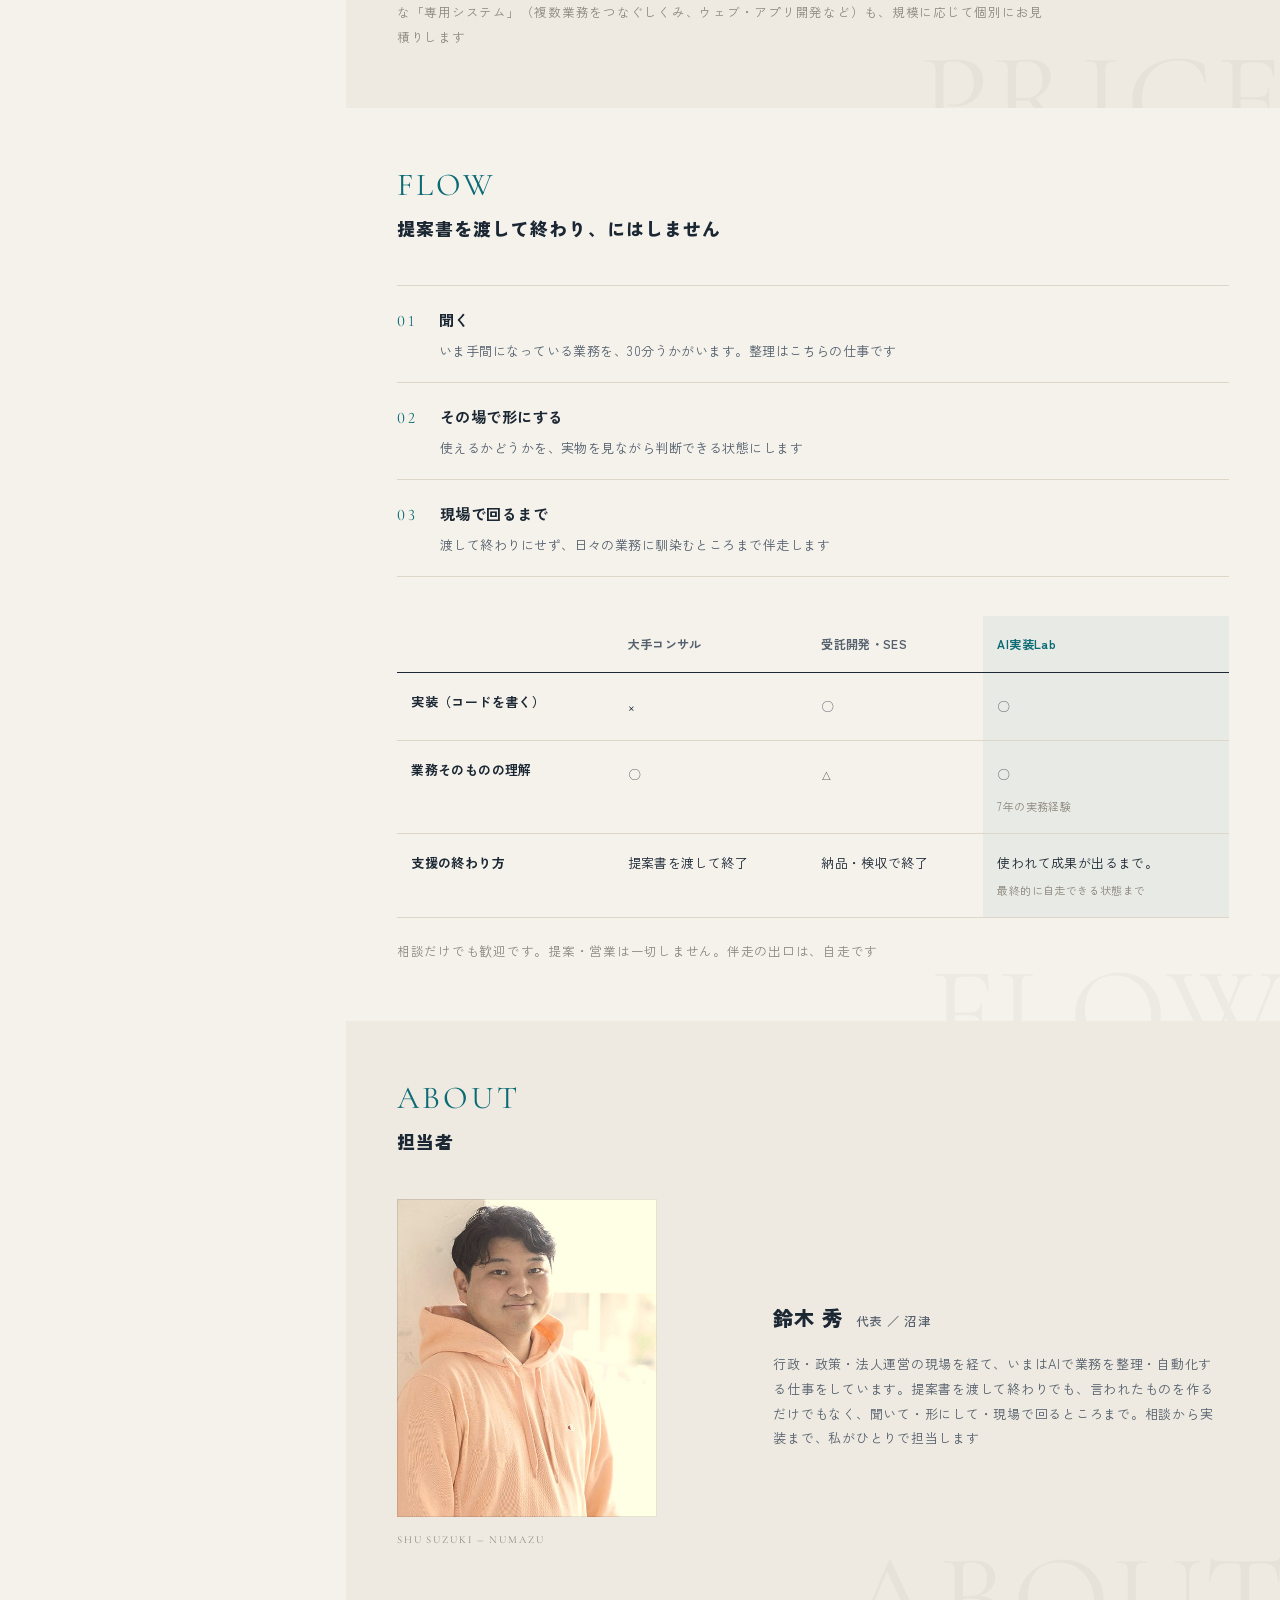
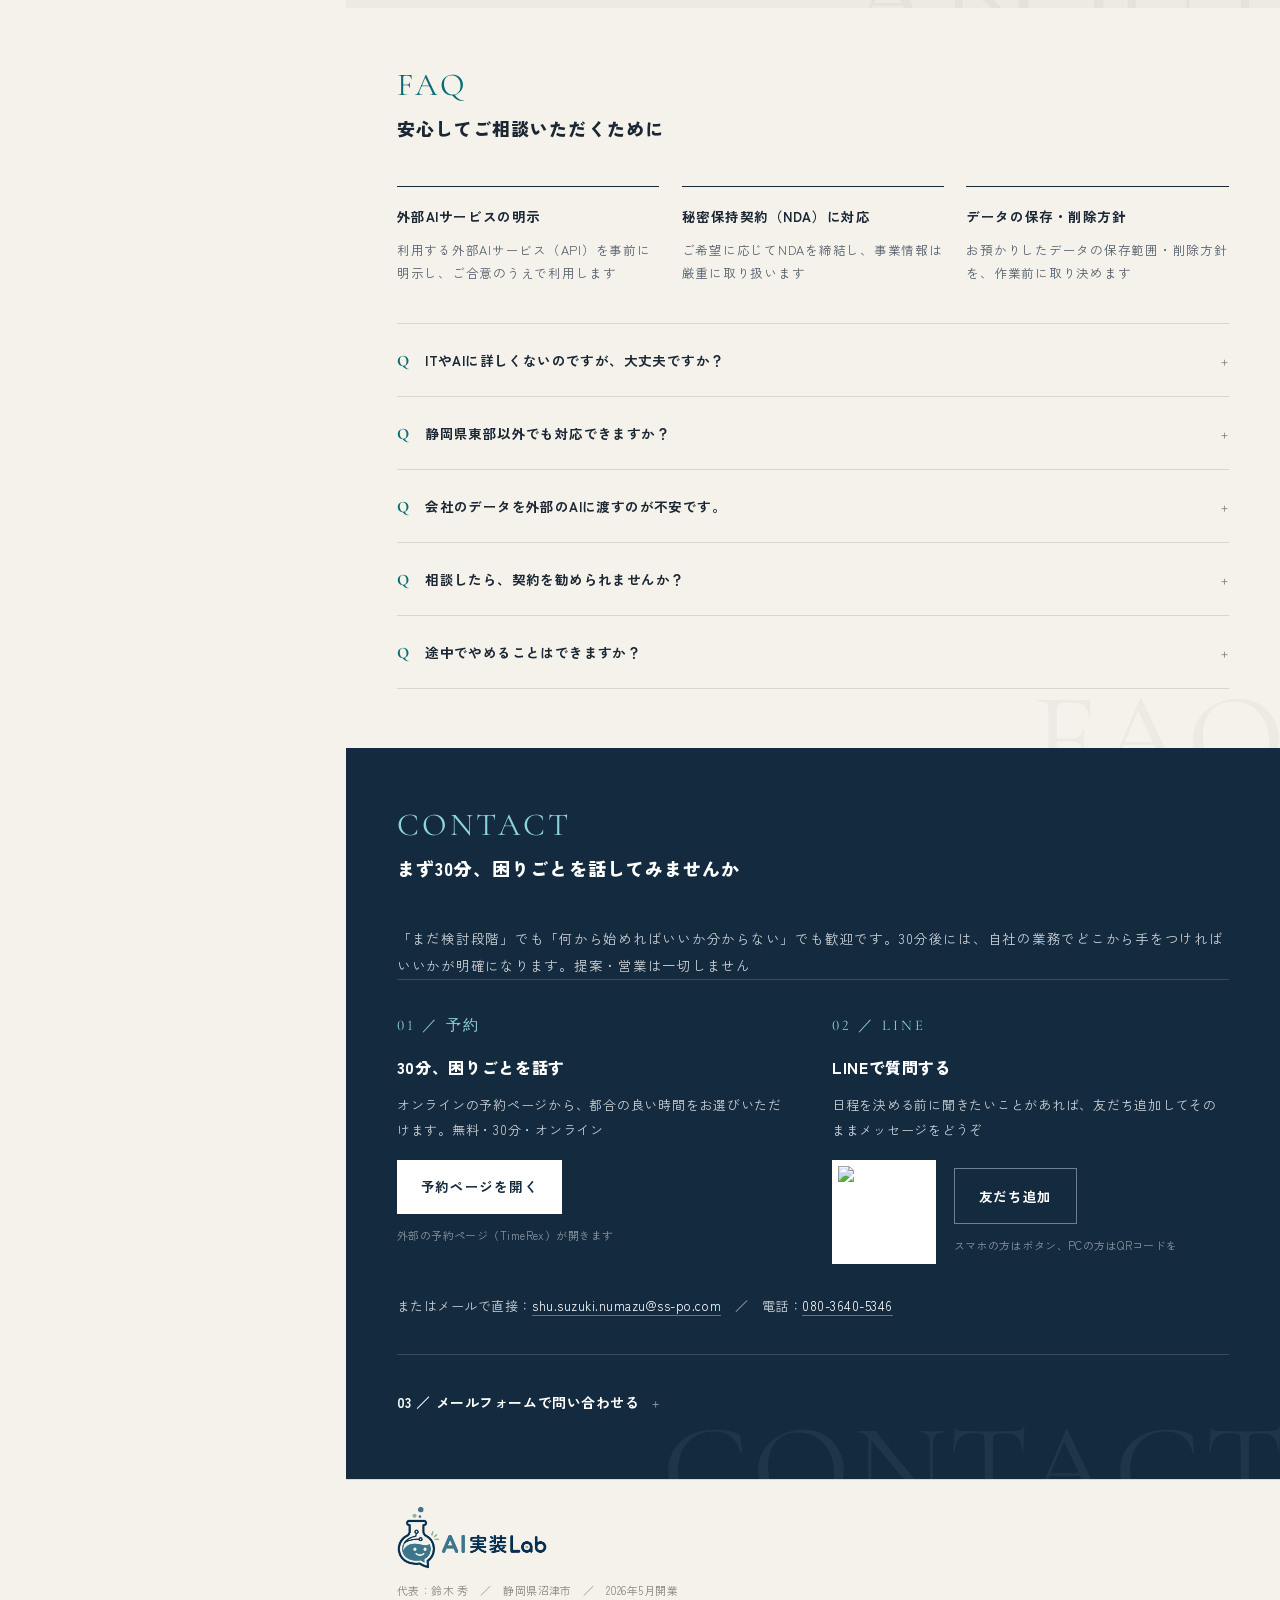
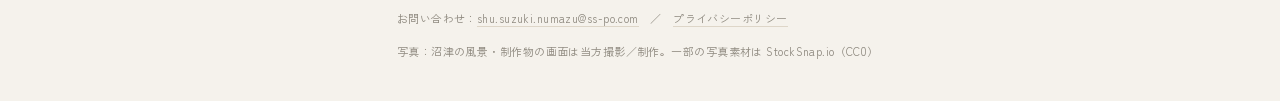
==== commit 4d423884: "写真帯キャプションを地名列挙から「沼津をはじめとする静岡県の地域の組織のために」に変更" ====
--- a/index.html
+++ b/index.html
@@ -454,7 +454,7 @@
       <img src="assets/mv_numazu.jpg" alt="沼津の街と狩野川、駿河湾">
       <div class="mv__cap">
         <span class="mv__lb">Area</span>
-        <span class="mv__tx">沼津・三島・裾野・富士・御殿場　―　この街の小さな組織のために</span>
+        <span class="mv__tx">沼津をはじめとする静岡県の地域の組織のために</span>
       </div>
     </div>
 
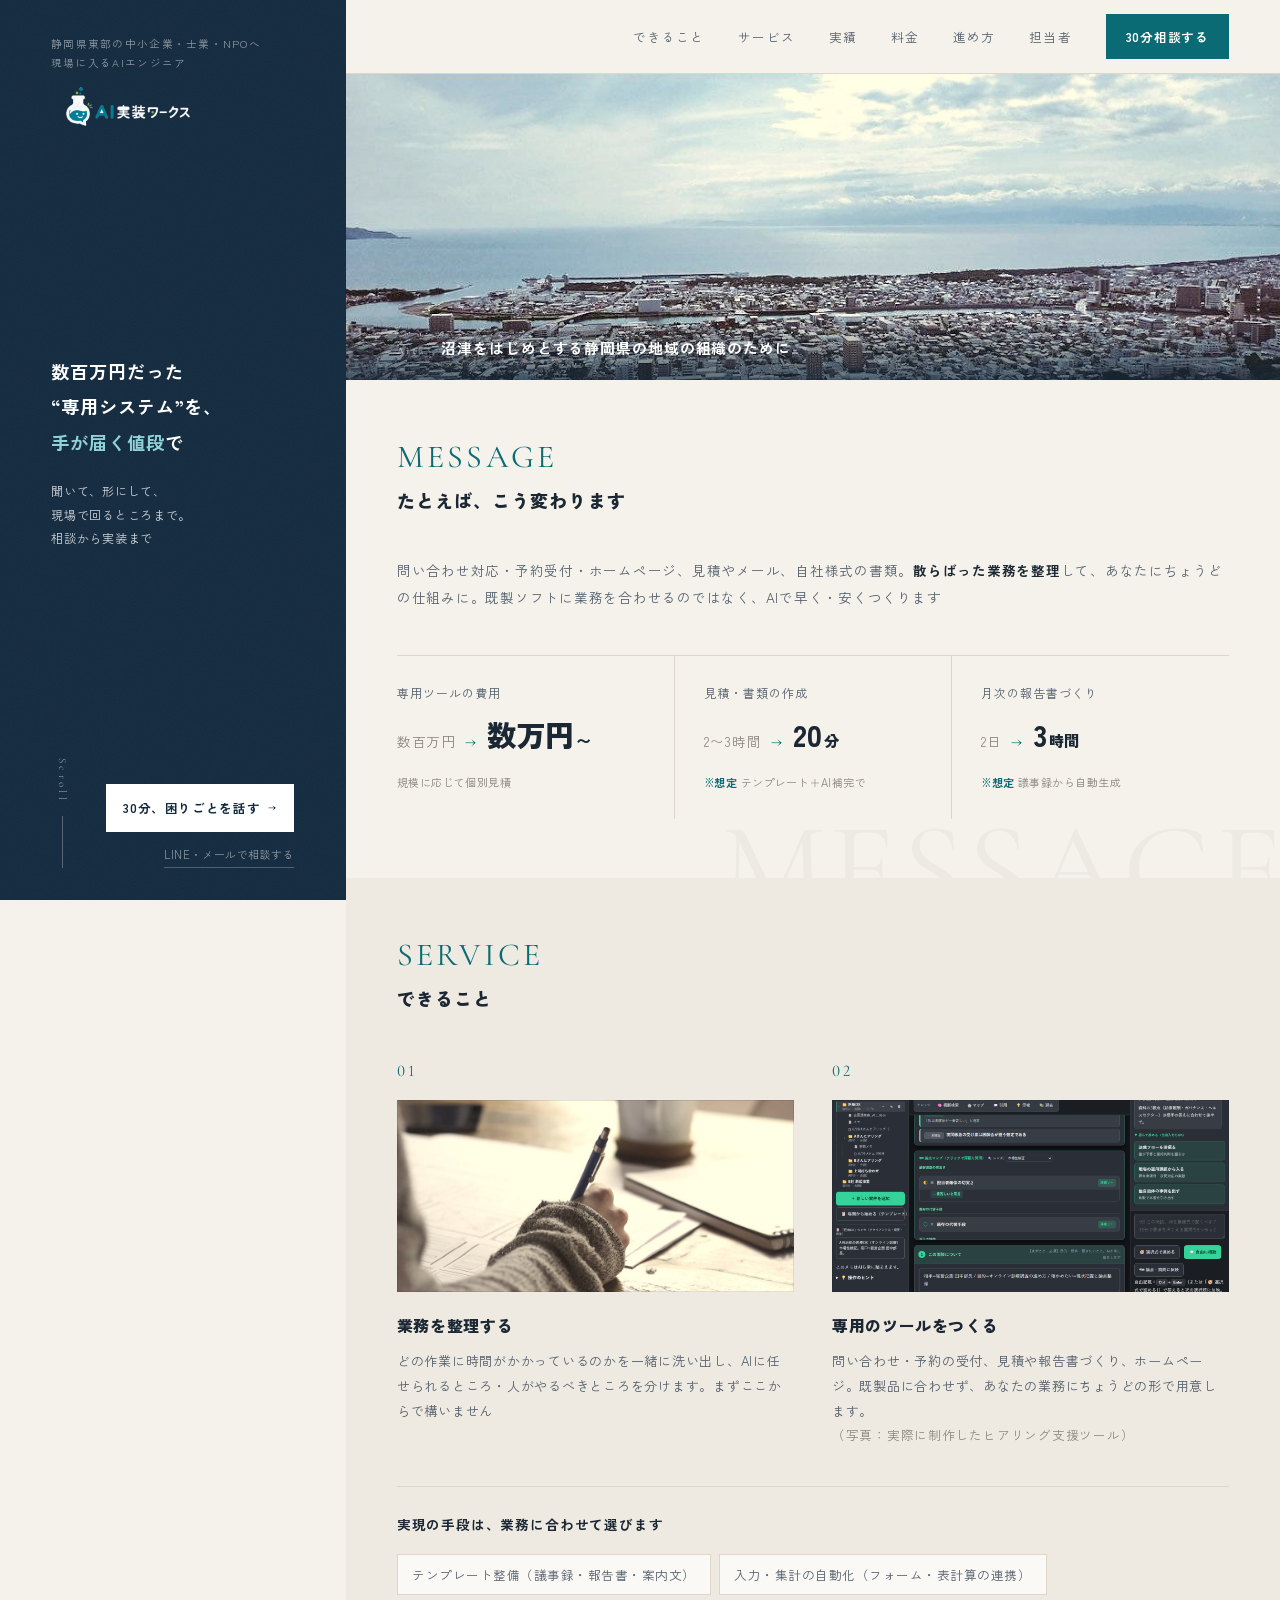
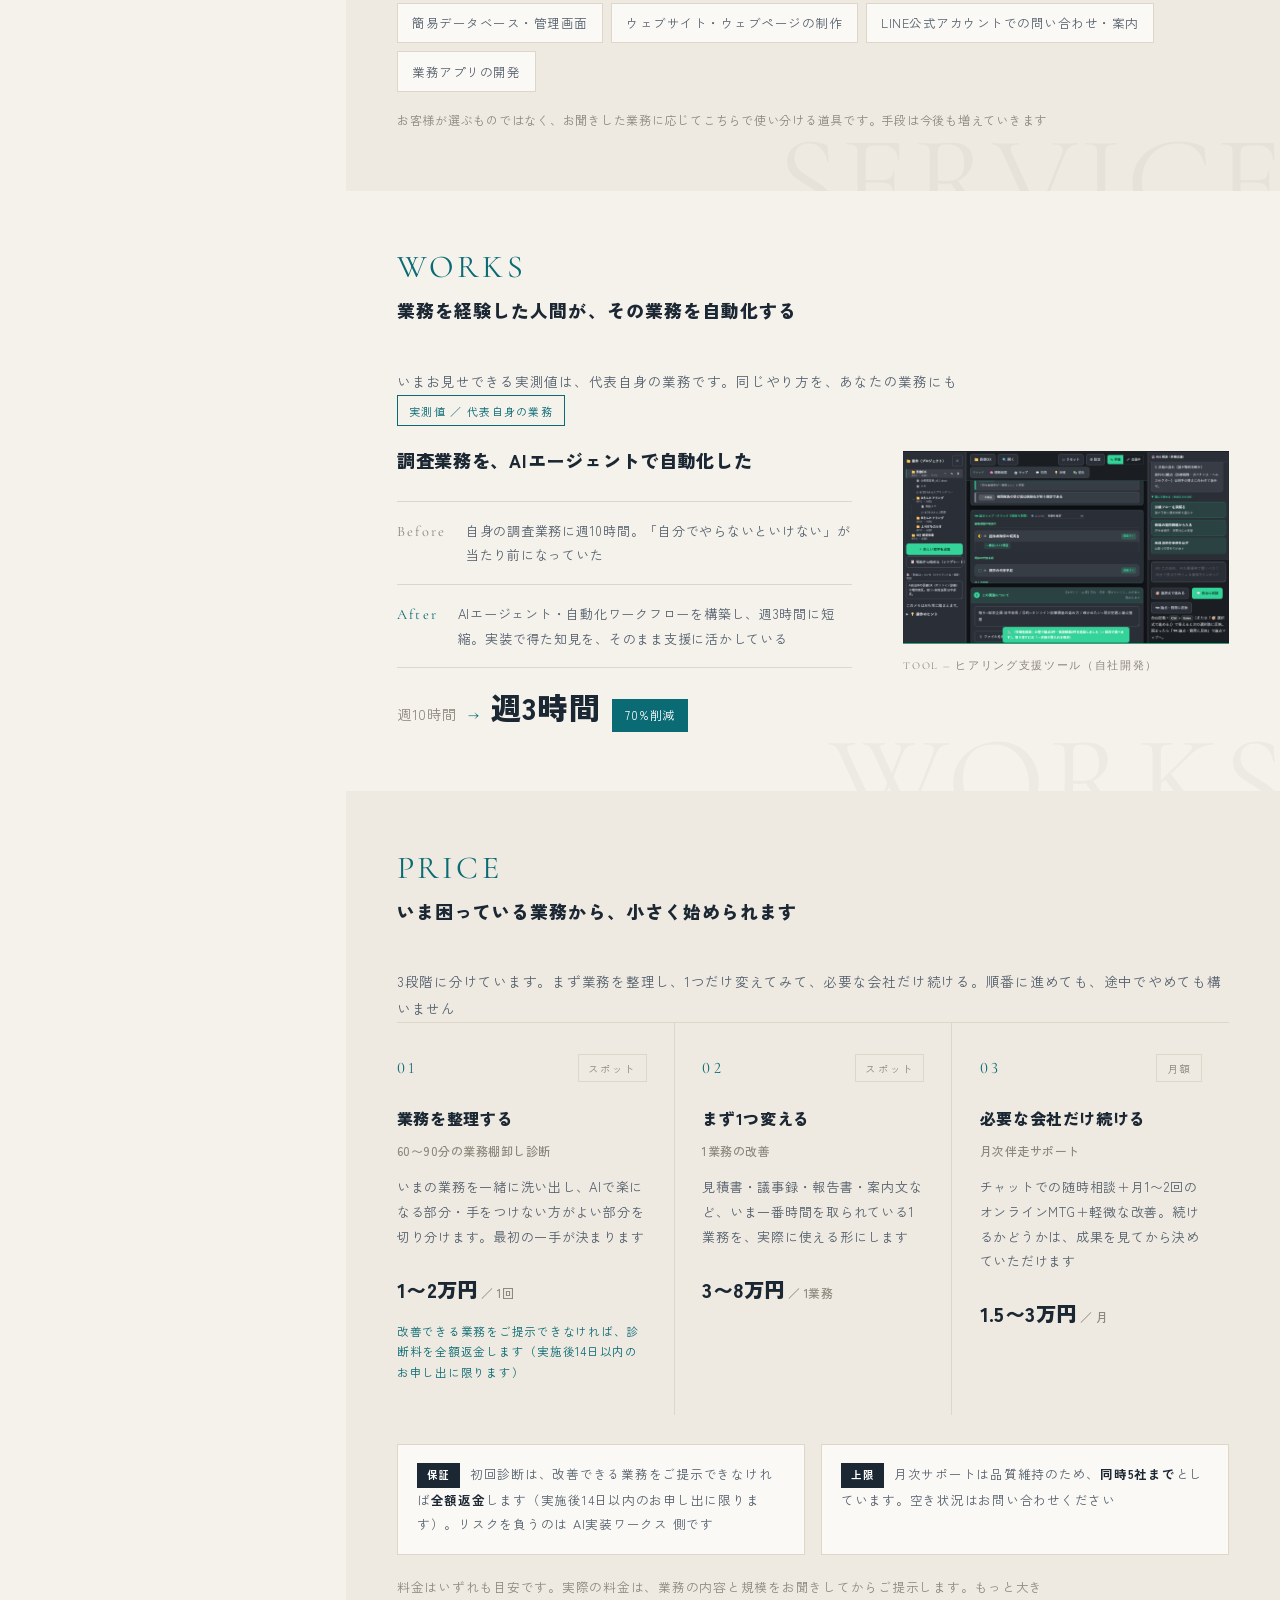
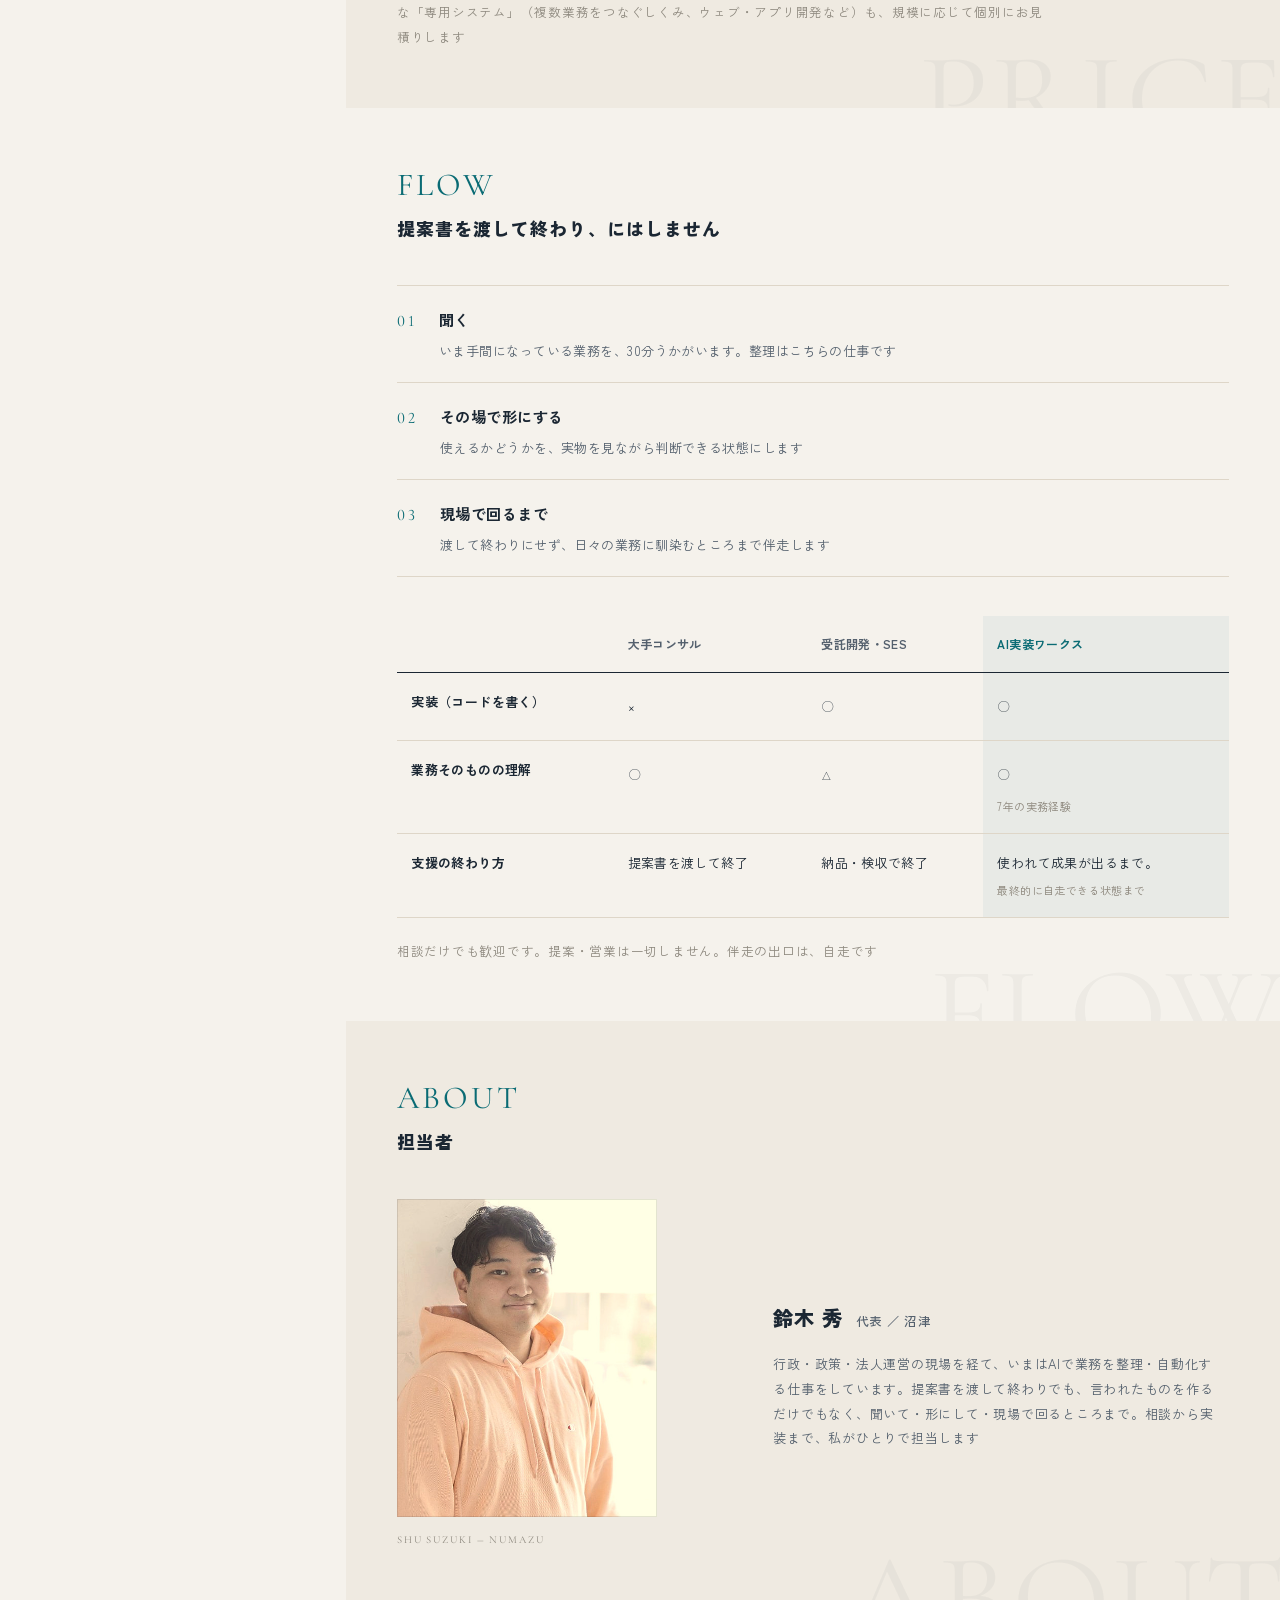
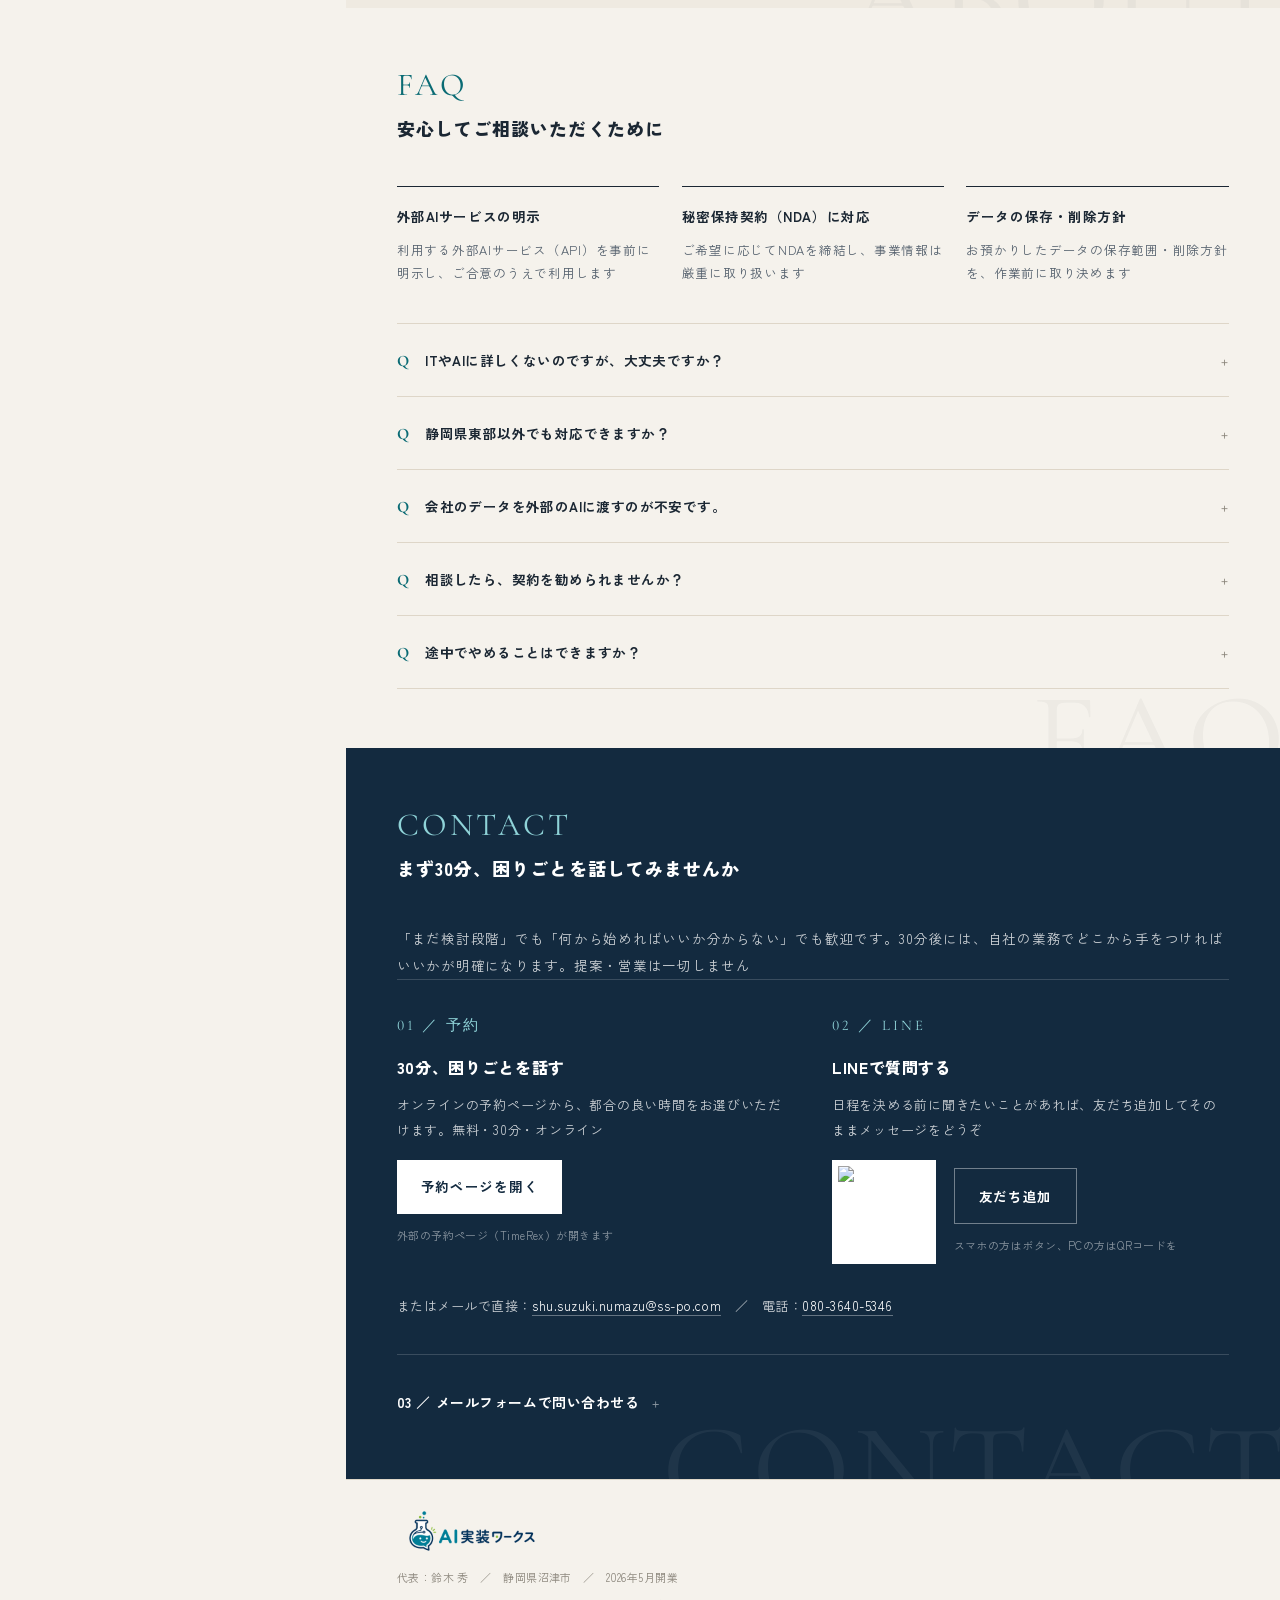
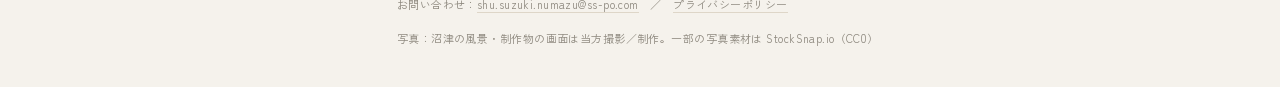
==== commit 7f2053da: "feat: 屋号をAI実装ワークスに変更、独自ドメインai.ss-po.com移行、新ロゴ組み込み Co-Authored-By: Claude Fable 5 <noreply@anthropic." ====
--- a/index.html
+++ b/index.html
@@ -3,13 +3,15 @@
 <head>
 <meta charset="UTF-8">
 <meta name="viewport" content="width=device-width, initial-scale=1.0">
-  <title>AI実装Lab｜数百万円だった専用システムを、手が届く値段で（静岡県東部）</title>
-  <meta name="description" content="問い合わせ対応・予約受付・ホームページ、見積やメール作成まで。散らばった業務を整理し、あなたにちょうどのしくみに。これまで数百万円かかった専用システムも、AIで早く・安く。静岡県東部（沼津・三島・裾野・富士・御殿場）の小さな会社・事務所・地域団体向け。">
+  <title>AI実装ワークス｜数百万円だった専用システムを、手が届く値段で（静岡県東部）</title>
+  <meta name="description" content="問い合わせ対応・予約受付・ホームページ、見積やメール作成まで。散らばった業務を整理し、あなたにちょうどのしくみに。これまで数百万円かかった専用システムも、AIで早く・安く。沼津をはじめとする静岡県東部の小さな会社・事務所・地域団体向け。">
+  <meta name="google-site-verification" content="Ks7h_M3vuDzaMYysjTxfb04Es2Fv-enh5mPMZlBxzGc">
+  <link rel="canonical" href="https://ai.ss-po.com/">
   <meta property="og:type" content="website">
-  <meta property="og:title" content="AI実装Lab｜数百万円だった専用システムを、手が届く値段で">
+  <meta property="og:title" content="AI実装ワークス｜数百万円だった専用システムを、手が届く値段で">
   <meta property="og:description" content="問い合わせ対応・予約受付・ホームページ、書類やメール作成まで。散らばった業務を整理し、あなたにちょうどのしくみを、AIで早く・安く。相談から実装まで、鈴木が担当します。">
-  <meta property="og:image" content="https://tpsibelius-wq.github.io/ai-jisso-lab/assets/ogp.png">
-  <meta property="og:url" content="https://tpsibelius-wq.github.io/ai-jisso-lab/">
+  <meta property="og:image" content="https://ai.ss-po.com/assets/ogp.png">
+  <meta property="og:url" content="https://ai.ss-po.com/">
   <meta name="twitter:card" content="summary_large_image">
   <link rel="icon" href="assets/logo-mark.png" type="image/png">
   <link rel="apple-touch-icon" href="assets/logo-mark.png">
@@ -423,7 +425,7 @@
   <aside class="side">
     <div class="side__top">
       <p class="side__tag">静岡県東部の中小企業・士業・NPOへ<br>現場に入るAIエンジニア</p>
-      <p class="side__brand"><img src="assets/logo-white-v2.png" alt="AI実装Lab" width="1133" height="478"></p>
+      <p class="side__brand"><img src="assets/logo-white-v2.png" alt="AI実装ワークス" width="1800" height="600"></p>
     </div>
     <div class="side__mid">
       <h1 class="side__lead"><span>数百万円だった</span><span>“専用システム”を、</span><span><span class="ac" style="display:inline">手が届く値段</span>で</span></h1>
@@ -552,7 +554,7 @@
           </div>
         </div>
         <div class="terms">
-          <p class="term"><b>保証</b>初回診断は、改善できる業務をご提示できなければ<strong>全額返金</strong>します（実施後14日以内のお申し出に限ります）。リスクを負うのは AI実装Lab 側です</p>
+          <p class="term"><b>保証</b>初回診断は、改善できる業務をご提示できなければ<strong>全額返金</strong>します（実施後14日以内のお申し出に限ります）。リスクを負うのは AI実装ワークス 側です</p>
           <p class="term"><b>上限</b>月次サポートは品質維持のため、<strong>同時5社まで</strong>としています。空き状況はお問い合わせください</p>
         </div>
         <p class="price__foot">料金はいずれも目安です。実際の料金は、業務の内容と規模をお聞きしてからご提示します。もっと大きな「専用システム」（複数業務をつなぐしくみ、ウェブ・アプリ開発など）も、規模に応じて個別にお見積りします</p>
@@ -570,7 +572,7 @@
       </div>
       <div class="sec__body">
         <table class="cmp">
-          <thead><tr><th>&#12288;</th><th>大手コンサル</th><th>受託開発・SES</th><th class="us">AI実装Lab</th></tr></thead>
+          <thead><tr><th>&#12288;</th><th>大手コンサル</th><th>受託開発・SES</th><th class="us">AI実装ワークス</th></tr></thead>
           <tbody>
             <tr><th>実装（コードを書く）</th><td><span class="mk">&#215;</span></td><td><span class="mk">&#9675;</span></td><td class="us"><span class="mk">&#9675;</span></td></tr>
             <tr><th>業務そのものの理解</th><td><span class="mk">&#9675;</span></td><td><span class="mk">&#9651;</span></td><td class="us"><span class="mk">&#9675;</span><span class="note">7年の実務経験</span></td></tr>
@@ -609,7 +611,7 @@
         </div>
         <div class="faq">
           <details><summary>ITやAIに詳しくないのですが、大丈夫ですか？</summary><div class="faq__body">むしろ、詳しくない方が対象です。専門用語は使わず、いま困っている業務の話から進めます。設定や操作もこちらで実装します。少人数の組織ほど事務作業が特定の人に集中しているため、効果が出やすいです</div></details>
-          <details><summary>静岡県東部以外でも対応できますか？</summary><div class="faq__body">ご相談・ご支援はオンライン（Zoom / Google Meet）で全国対応が可能です。訪問を伴う支援については、沼津・三島・裾野・富士・御殿場を中心とした静岡県東部が中心となります</div></details>
+          <details><summary>静岡県東部以外でも対応できますか？</summary><div class="faq__body">ご相談・ご支援はオンライン（Zoom / Google Meet）で全国対応が可能です。訪問を伴う支援についても、基本となる沼津をはじめとする静岡県東部はもちろん、静岡県内全域・県外まで対応可能です</div></details>
           <details><summary>会社のデータを外部のAIに渡すのが不安です。</summary><div class="faq__body">ご不安はもっともです。上の3つの約束のとおり、利用する外部AIサービスは事前に明示しご合意のうえで利用し、ご希望に応じてNDAを締結、データの保存範囲・削除方針は作業前に取り決めます</div></details>
           <details><summary>相談したら、契約を勧められませんか？</summary><div class="faq__body">提案・営業は一切しません。初回30分のオンライン相談は無料です。相談だけで終わっていただいて構いませんし、その方が良いと判断すれば「いまは不要です」とお伝えします</div></details>
           <details><summary>途中でやめることはできますか？</summary><div class="faq__body">はい。スポットのご依頼は1回ごとに完結します。月次伴走サポートも、続けるかどうかは成果を見てから決めていただけます。合わないと感じたら、いつでも終了できます</div></details>
@@ -638,7 +640,7 @@
             <p class="lane__ti">LINEで質問する</p>
             <p class="lane__tx">日程を決める前に聞きたいことがあれば、友だち追加してそのままメッセージをどうぞ</p>
             <div class="lane__act">
-              <img class="lane__qr" src="https://qr-official.line.me/gs/M_207uazjc_GW.png?oat_content=qr" width="104" height="104" alt="AI実装Lab LINE友だち追加用QRコード">
+              <img class="lane__qr" src="https://qr-official.line.me/gs/M_207uazjc_GW.png?oat_content=qr" width="104" height="104" alt="AI実装ワークス LINE友だち追加用QRコード">
               <div>
                 <a class="lane__btn is-ghost" href="https://line.me/R/ti/p/@207uazjc" target="_blank" rel="noopener">友だち追加</a>
                 <p class="lane__hint">スマホの方はボタン、PCの方はQRコードを</p>
@@ -654,7 +656,7 @@
             <summary>03 ／ メールフォームで問い合わせる</summary>
             <p class="form__intro">予約やLINEが使いにくい場合は、こちらからでもご連絡いただけます。1〜2営業日以内にご返信します</p>
             <form class="form" action="https://formsubmit.co/shu.suzuki.numazu@ss-po.com" method="POST">
-              <input type="hidden" name="_subject" value="AI実装Lab サイトからのお問い合わせ">
+              <input type="hidden" name="_subject" value="AI実装ワークス サイトからのお問い合わせ">
               <input type="text" name="_honey" style="display:none;" tabindex="-1" autocomplete="off">
               <div class="field">
                 <label for="name">お名前<span class="req">必須</span></label>
@@ -686,7 +688,7 @@
     </section>
 
     <footer class="foot">
-      <p><img src="assets/logo-color-v2.png" alt="AI実装Lab" style="width:150px;height:auto;margin-bottom:.7rem">代表：鈴木 秀　／　静岡県沼津市　／　2026年5月開業</p>
+      <p><img src="assets/logo-color-v2.png" alt="AI実装ワークス" style="width:150px;height:auto;margin-bottom:.7rem">代表：鈴木 秀　／　静岡県沼津市　／　2026年5月開業</p>
       <p style="margin-top:.4rem">お問い合わせ：<a href="mailto:shu.suzuki.numazu@ss-po.com">shu.suzuki.numazu@ss-po.com</a>　／　<a href="privacy.html">プライバシーポリシー</a></p>
       <p style="margin-top:.8rem">写真：沼津の風景・制作物の画面は当方撮影／制作。一部の写真素材は StockSnap.io（CC0）</p>
     </footer>
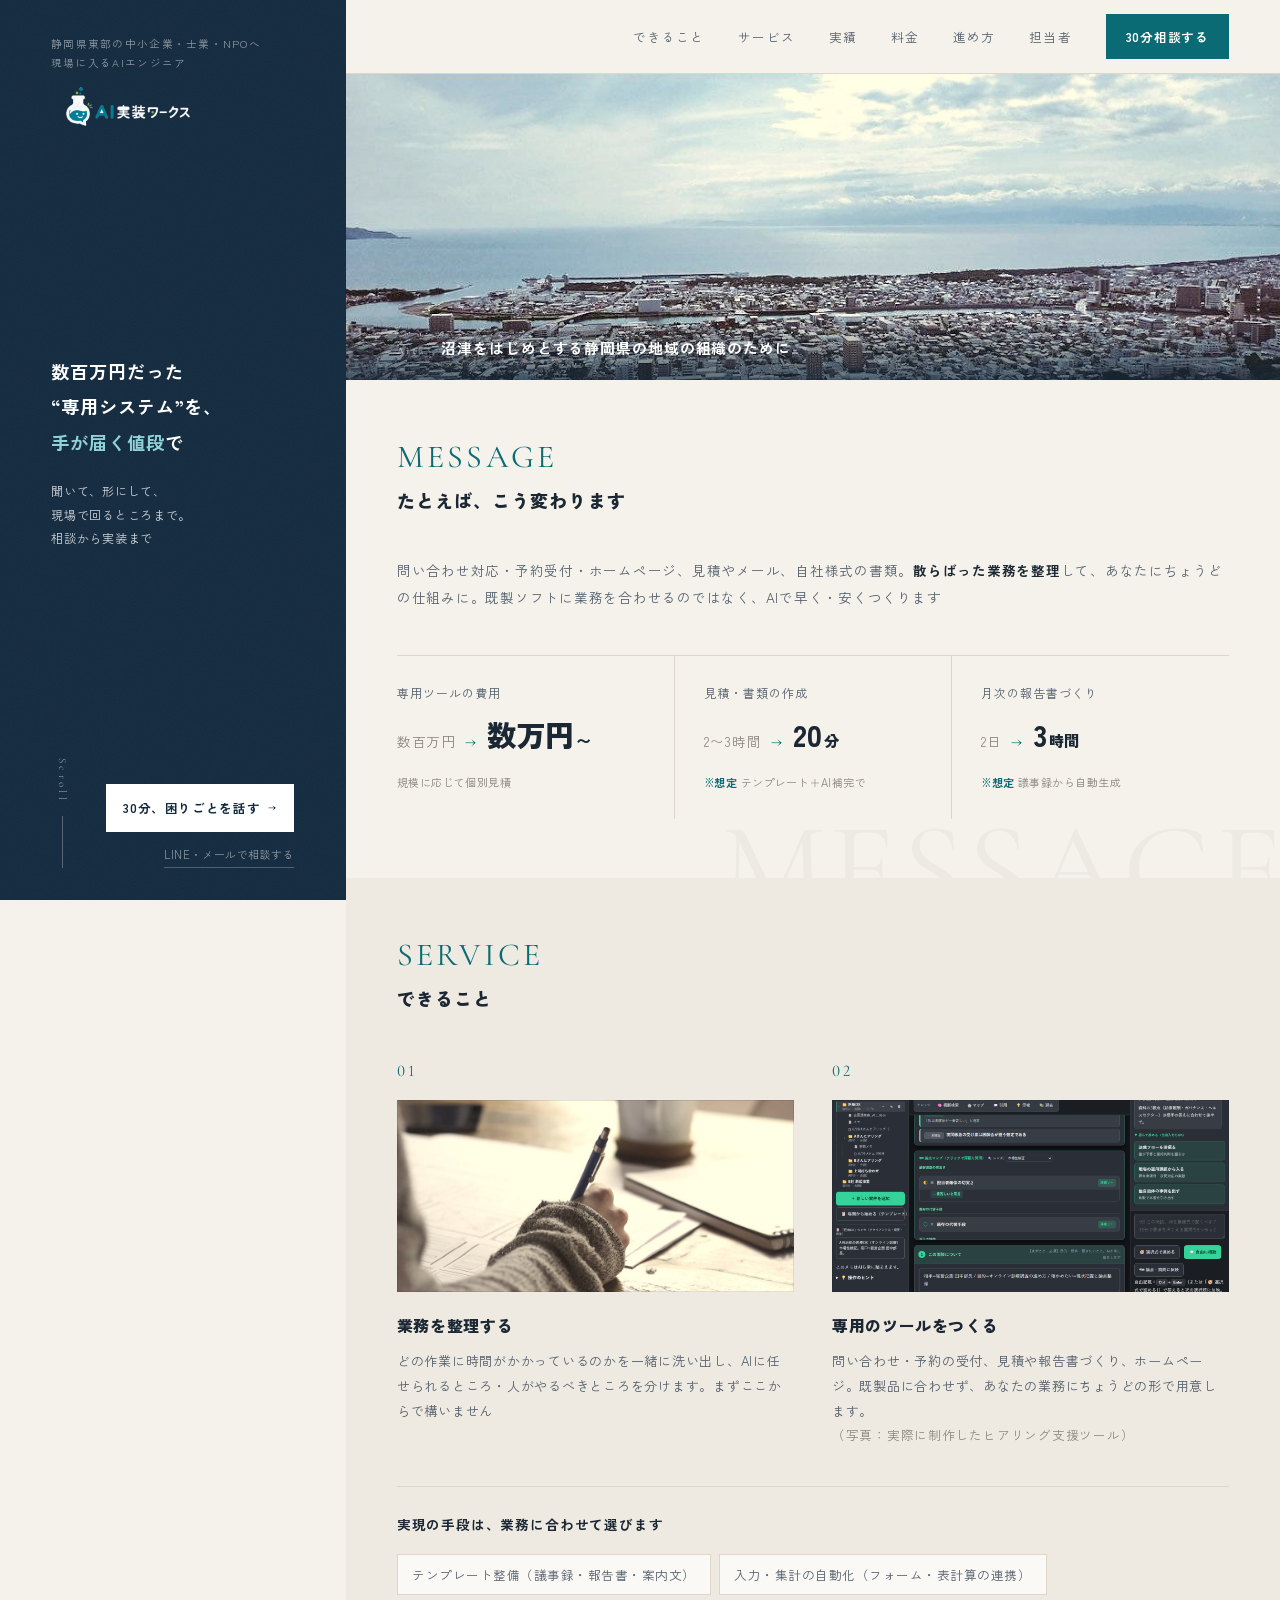
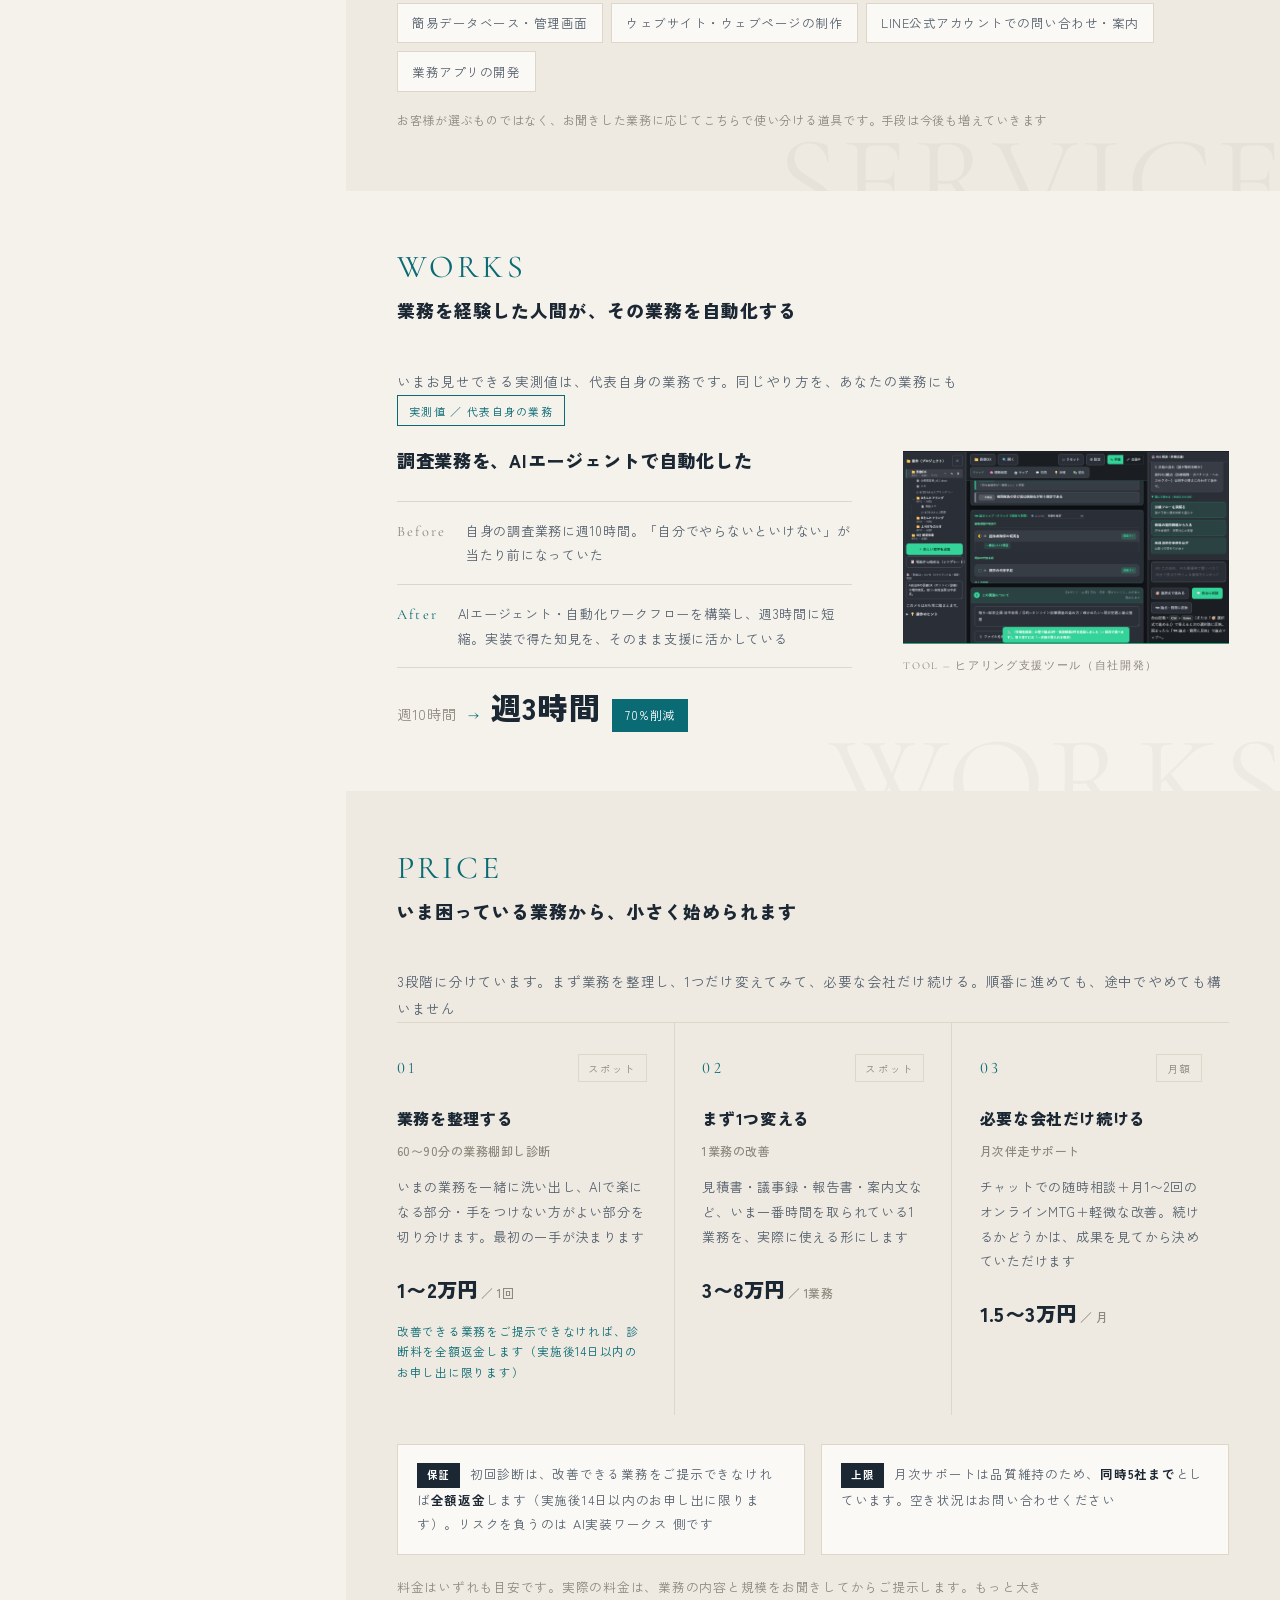
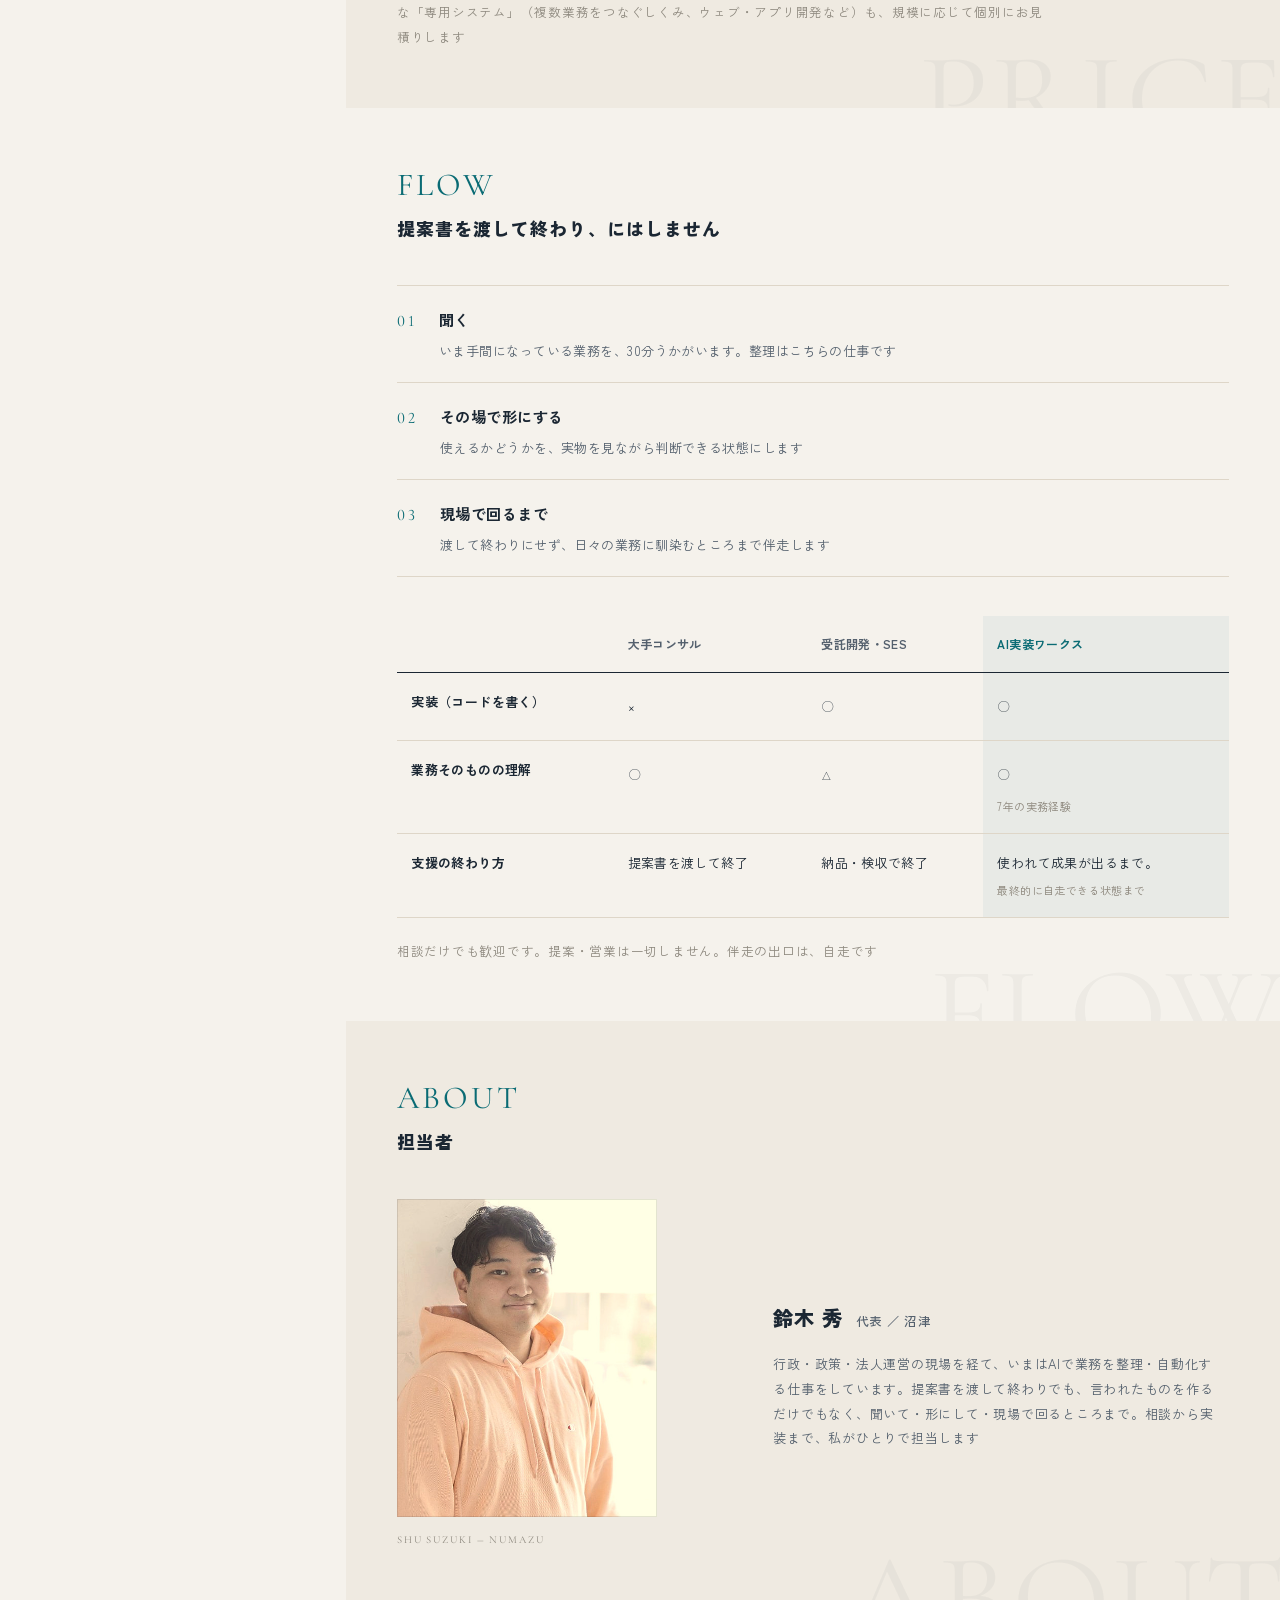
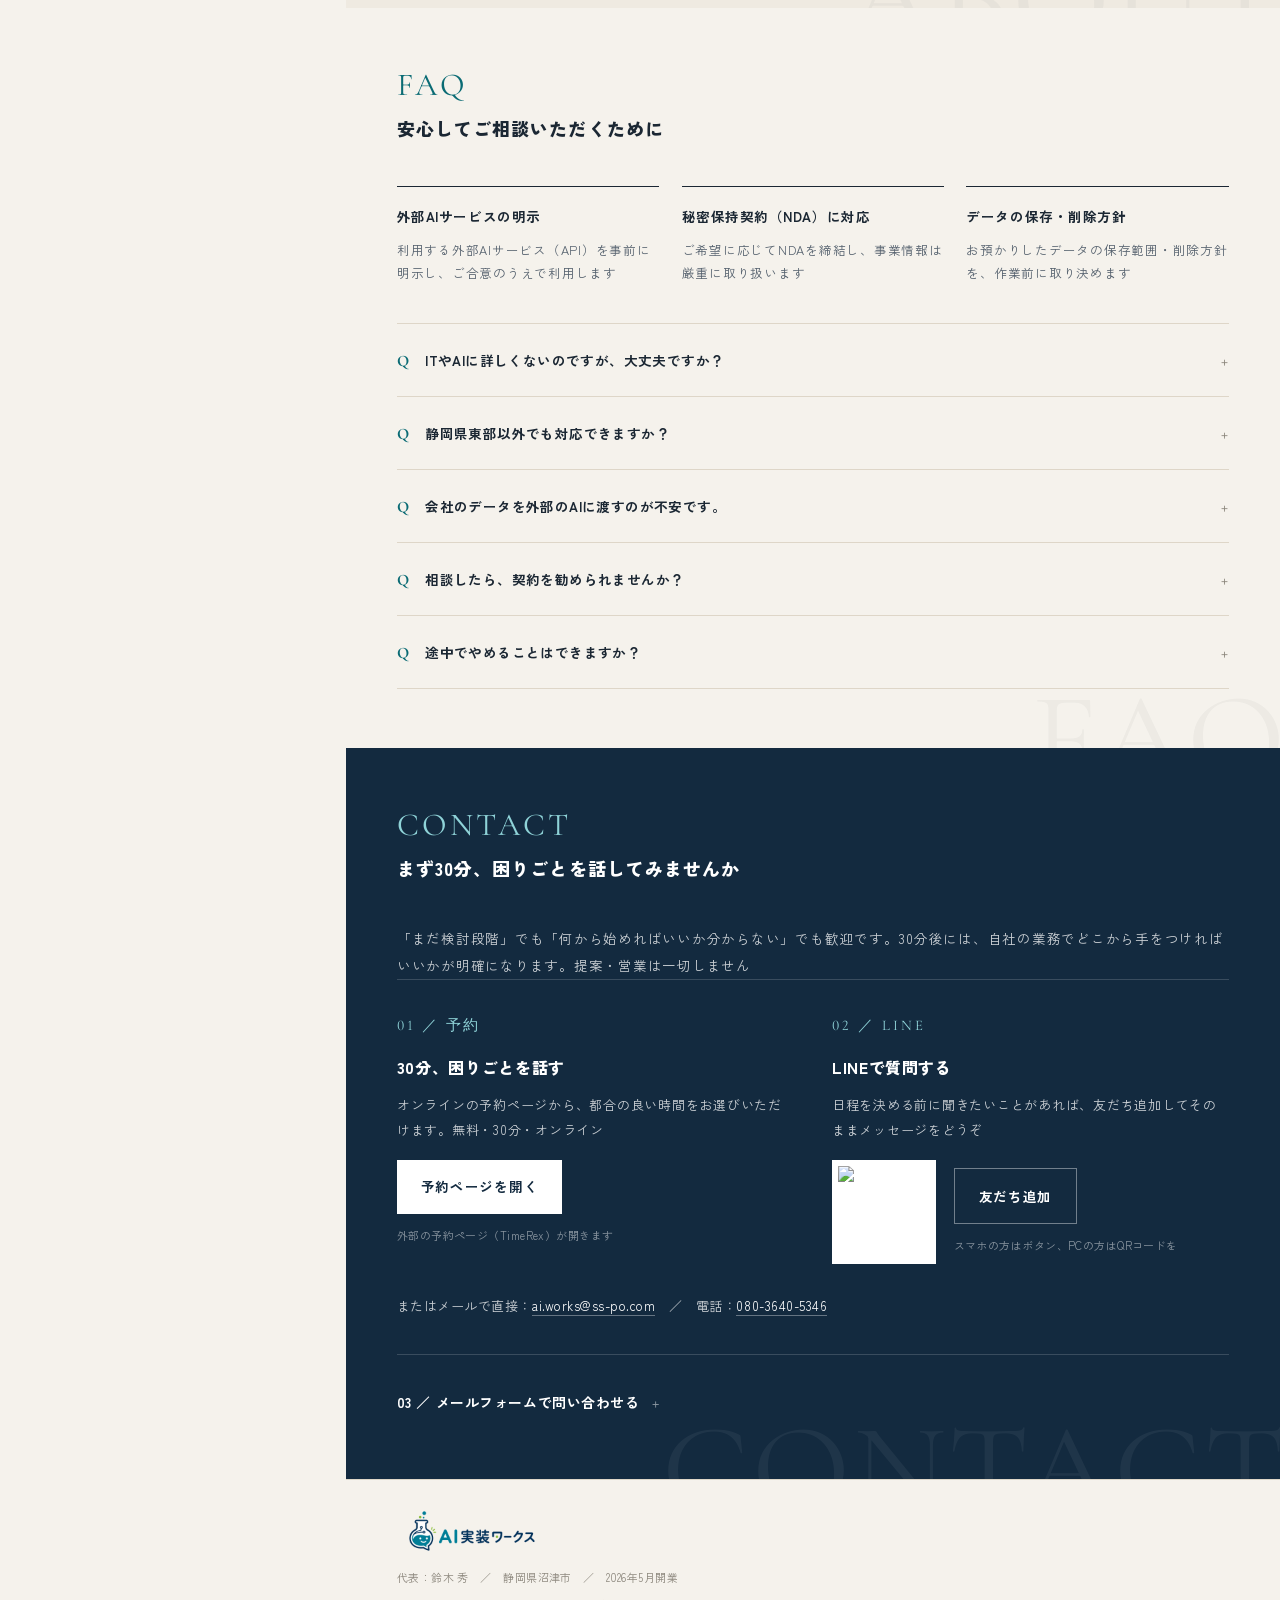
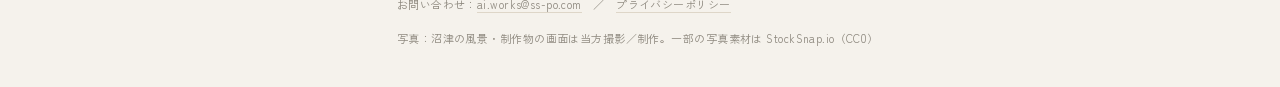
==== commit bc5c9341: "feat: 連絡先メールをai.works@ss-po.comに変更（表示・FormSubmit送信先） Co-Authored-By: Claude Fable 5 <noreply@anthrop" ====
--- a/index.html
+++ b/index.html
@@ -649,13 +649,13 @@
           </div>
         </div>
 
-        <p class="contact__mail">またはメールで直接：<a href="mailto:shu.suzuki.numazu@ss-po.com">shu.suzuki.numazu@ss-po.com</a>　／　電話：<a href="tel:08036405346">080-3640-5346</a></p>
+        <p class="contact__mail">またはメールで直接：<a href="mailto:ai.works@ss-po.com">ai.works@ss-po.com</a>　／　電話：<a href="tel:08036405346">080-3640-5346</a></p>
 
         <div class="formwrap">
           <details>
             <summary>03 ／ メールフォームで問い合わせる</summary>
             <p class="form__intro">予約やLINEが使いにくい場合は、こちらからでもご連絡いただけます。1〜2営業日以内にご返信します</p>
-            <form class="form" action="https://formsubmit.co/shu.suzuki.numazu@ss-po.com" method="POST">
+            <form class="form" action="https://formsubmit.co/ai.works@ss-po.com" method="POST">
               <input type="hidden" name="_subject" value="AI実装ワークス サイトからのお問い合わせ">
               <input type="text" name="_honey" style="display:none;" tabindex="-1" autocomplete="off">
               <div class="field">
@@ -689,7 +689,7 @@
 
     <footer class="foot">
       <p><img src="assets/logo-color-v2.png" alt="AI実装ワークス" style="width:150px;height:auto;margin-bottom:.7rem">代表：鈴木 秀　／　静岡県沼津市　／　2026年5月開業</p>
-      <p style="margin-top:.4rem">お問い合わせ：<a href="mailto:shu.suzuki.numazu@ss-po.com">shu.suzuki.numazu@ss-po.com</a>　／　<a href="privacy.html">プライバシーポリシー</a></p>
+      <p style="margin-top:.4rem">お問い合わせ：<a href="mailto:ai.works@ss-po.com">ai.works@ss-po.com</a>　／　<a href="privacy.html">プライバシーポリシー</a></p>
       <p style="margin-top:.8rem">写真：沼津の風景・制作物の画面は当方撮影／制作。一部の写真素材は StockSnap.io（CC0）</p>
     </footer>
   </main>
